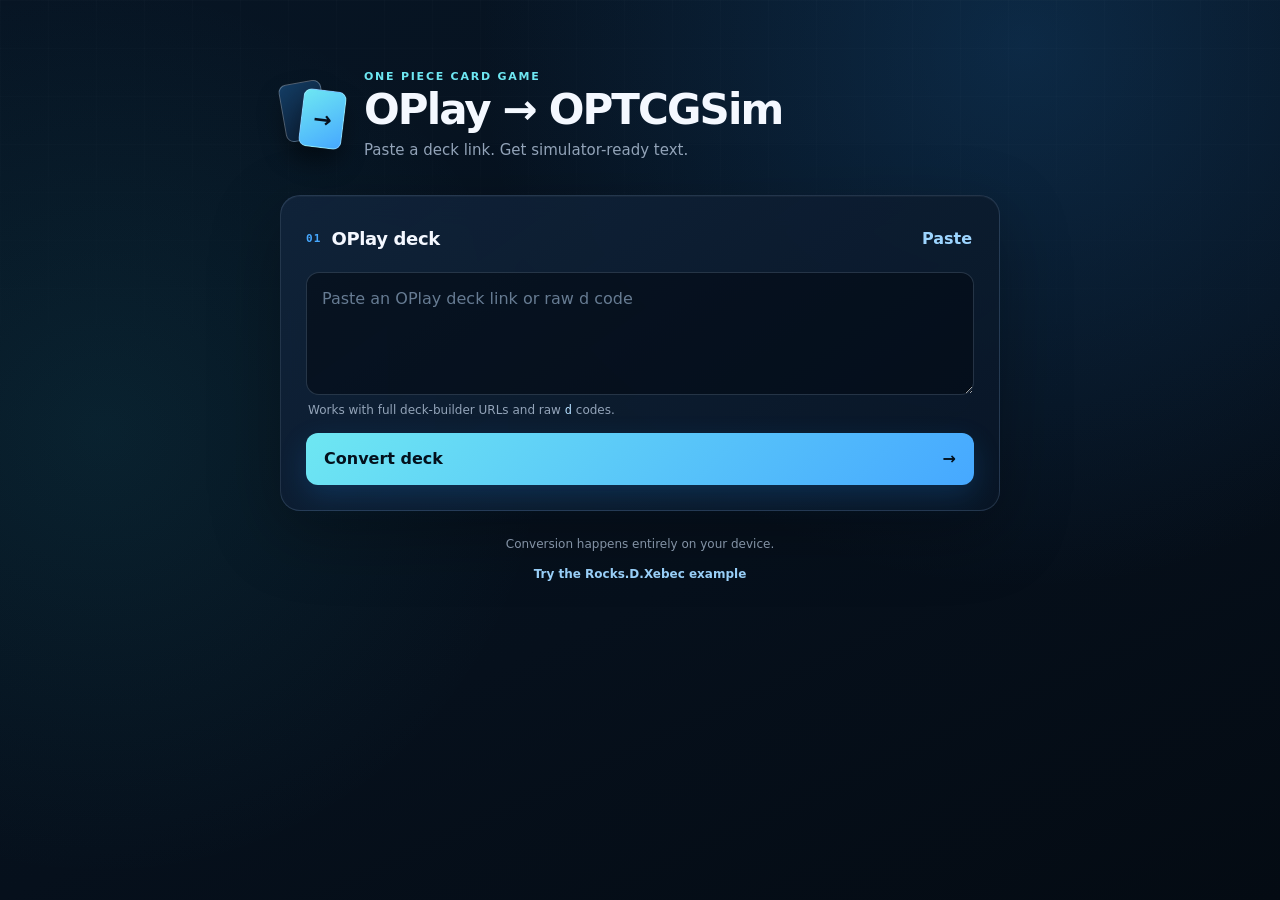
==== deck-converter/index.html @ 4da0ef44 "Add OPlay deck converter" ====
<!doctype html>
<html lang="en">
<head>
  <meta charset="utf-8">
  <meta name="viewport" content="width=device-width, initial-scale=1, viewport-fit=cover">
  <meta name="theme-color" content="#07111f">
  <meta name="description" content="Convert OPlay TCG deck links and codes into OPTCGSim deck text in one tap.">
  <title>OPlay → OPTCGSim Deck Converter</title>
  <link rel="canonical" href="https://welldonestreams.com/deck-converter/">
  <link rel="manifest" href="manifest.webmanifest">
  <link rel="icon" type="image/svg+xml" href="icon.svg">
  <link rel="apple-touch-icon" href="/apple-touch-icon.png">
  <link rel="stylesheet" href="styles.css">
  <script src="converter.js" defer></script>
  <script src="app.js" defer></script>
</head>
<body>
  <main class="shell">
    <header class="hero">
      <div class="brand-mark" aria-hidden="true">
        <span class="card card-back"></span>
        <span class="card card-front">→</span>
      </div>
      <div>
        <p class="eyebrow">ONE PIECE CARD GAME</p>
        <h1>OPlay <span aria-hidden="true">→</span><span class="sr-only">to</span> OPTCGSim</h1>
        <p class="subtitle">Paste a deck link. Get simulator-ready text.</p>
      </div>
    </header>

    <section class="panel input-panel" aria-labelledby="input-title">
      <div class="panel-heading">
        <div>
          <span class="step">01</span>
          <h2 id="input-title">OPlay deck</h2>
        </div>
        <button class="text-button" id="paste-button" type="button">Paste</button>
      </div>

      <label class="sr-only" for="deck-input">OPlay deck-builder link or deck code</label>
      <textarea id="deck-input" rows="4" spellcheck="false" autocapitalize="off" autocomplete="off" placeholder="Paste an OPlay deck link or raw d code"></textarea>
      <p class="field-hint">Works with full deck-builder URLs and raw <code>d</code> codes.</p>
      <div id="error" class="error" role="alert" aria-live="polite" hidden></div>
      <button class="primary-button" id="convert-button" type="button">
        <span>Convert deck</span>
        <span aria-hidden="true">→</span>
      </button>
    </section>

    <section class="panel output-panel" id="result" aria-labelledby="output-title" hidden>
      <div class="panel-heading">
        <div>
          <span class="step">02</span>
          <h2 id="output-title">OPTCGSim deck</h2>
        </div>
        <span class="status-pill" id="deck-status">Ready</span>
      </div>

      <div class="stats" aria-label="Deck totals">
        <div><strong id="leader-count">1</strong><span>Leader</span></div>
        <div><strong id="deck-count">50</strong><span>Deck</span></div>
        <div><strong id="entry-count">0</strong><span>Lines</span></div>
      </div>

      <label class="sr-only" for="deck-output">Converted OPTCGSim deck text</label>
      <textarea id="deck-output" rows="16" readonly spellcheck="false"></textarea>
      <button class="primary-button copy-button" id="copy-button" type="button">
        <span id="copy-label">Copy for OPTCGSim</span>
        <span aria-hidden="true">⧉</span>
      </button>
    </section>

    <footer>
      <p>Conversion happens entirely on your device.</p>
      <button class="sample-button" id="sample-button" type="button">Try the Rocks.D.Xebec example</button>
    </footer>
  </main>
  <div class="toast" id="toast" role="status" aria-live="polite" hidden></div>
</body>
</html>
---- deck-converter/styles.css ----
:root {
  color-scheme: dark;
  --ink: #f4f8ff;
  --muted: #93a4b9;
  --panel: rgba(13, 28, 47, 0.86);
  --panel-strong: #10233a;
  --line: rgba(148, 181, 218, 0.18);
  --blue: #46a8ff;
  --blue-strong: #1b87ec;
  --cyan: #6ee7f2;
  --danger: #ff8794;
  --success: #66e2a2;
}

* { box-sizing: border-box; }

html { min-height: 100%; background: #06101c; }

body {
  min-height: 100vh;
  min-height: 100svh;
  margin: 0;
  color: var(--ink);
  font-family: Inter, ui-sans-serif, system-ui, -apple-system, BlinkMacSystemFont, "Segoe UI", sans-serif;
  background:
    radial-gradient(circle at 80% 5%, rgba(29, 108, 178, .26), transparent 34rem),
    radial-gradient(circle at 8% 48%, rgba(37, 190, 204, .09), transparent 28rem),
    linear-gradient(155deg, #071524 0%, #06101c 60%, #040b13 100%);
}

body::before {
  content: "";
  position: fixed;
  inset: 0;
  pointer-events: none;
  opacity: .13;
  background-image: linear-gradient(rgba(255,255,255,.12) 1px, transparent 1px), linear-gradient(90deg, rgba(255,255,255,.12) 1px, transparent 1px);
  background-size: 48px 48px;
  mask-image: linear-gradient(to bottom, black, transparent 72%);
}

button, textarea { font: inherit; }
button { touch-action: manipulation; }

.shell {
  position: relative;
  width: min(100% - 28px, 720px);
  margin-inline: auto;
  padding: max(34px, env(safe-area-inset-top)) 0 max(38px, env(safe-area-inset-bottom));
}

.hero {
  display: flex;
  align-items: center;
  gap: 20px;
  margin: 12px 2px 30px;
}

.brand-mark { position: relative; width: 62px; height: 66px; flex: 0 0 62px; }
.card {
  position: absolute;
  display: grid;
  place-items: center;
  width: 43px;
  height: 58px;
  border: 1px solid rgba(255,255,255,.28);
  border-radius: 8px;
  box-shadow: 0 14px 26px rgba(0,0,0,.32);
}
.card-back { top: 0; left: 0; transform: rotate(-10deg); background: linear-gradient(145deg, #143d64, #0a1b31); }
.card-front { right: 0; bottom: 0; transform: rotate(7deg); color: #07111f; font-size: 22px; font-weight: 900; background: linear-gradient(145deg, var(--cyan), var(--blue)); }

.eyebrow { margin: 0 0 5px; color: var(--cyan); font-size: 11px; font-weight: 800; letter-spacing: .16em; }
h1 { margin: 0; font-size: clamp(27px, 7vw, 42px); line-height: 1.05; letter-spacing: -.045em; }
.subtitle { margin: 9px 0 0; color: var(--muted); font-size: 15px; }

.panel {
  margin-bottom: 18px;
  padding: 20px;
  border: 1px solid var(--line);
  border-radius: 20px;
  background: linear-gradient(145deg, rgba(16, 35, 58, .96), rgba(9, 22, 38, .92));
  box-shadow: 0 22px 70px rgba(0,0,0,.28), inset 0 1px rgba(255,255,255,.035);
  backdrop-filter: blur(16px);
}

.panel-heading, .panel-heading > div { display: flex; align-items: center; }
.panel-heading { justify-content: space-between; gap: 14px; margin-bottom: 16px; }
.panel-heading > div { gap: 10px; }
.step { color: var(--blue); font: 800 11px/1 ui-monospace, SFMono-Regular, Menlo, monospace; letter-spacing: .1em; }
h2 { margin: 0; font-size: 18px; letter-spacing: -.02em; }

textarea {
  display: block;
  width: 100%;
  resize: vertical;
  border: 1px solid rgba(150, 180, 214, .22);
  border-radius: 13px;
  outline: 0;
  color: var(--ink);
  background: rgba(2, 10, 19, .56);
  transition: border-color .16s, box-shadow .16s;
}
#deck-input { min-height: 112px; padding: 14px 15px; line-height: 1.45; }
#deck-output { min-height: 280px; padding: 16px; color: #dcecff; font: 600 14px/1.58 ui-monospace, SFMono-Regular, Menlo, Consolas, monospace; }
textarea::placeholder { color: #667b92; }
textarea:focus { border-color: var(--blue); box-shadow: 0 0 0 3px rgba(70,168,255,.13); }
textarea[aria-invalid="true"] { border-color: var(--danger); }

.field-hint { margin: 8px 2px 0; color: var(--muted); font-size: 12px; }
code { color: #b5dfff; }
.error { margin-top: 12px; padding: 11px 12px; border: 1px solid rgba(255,135,148,.24); border-radius: 10px; color: #ffc2c9; background: rgba(122,25,40,.18); font-size: 13px; }

.primary-button {
  display: flex;
  justify-content: space-between;
  align-items: center;
  width: 100%;
  min-height: 52px;
  margin-top: 16px;
  padding: 0 18px;
  border: 0;
  border-radius: 12px;
  color: #03101c;
  background: linear-gradient(135deg, var(--cyan), var(--blue));
  box-shadow: 0 10px 28px rgba(27,135,236,.2);
  font-weight: 850;
  cursor: pointer;
}
.primary-button:hover { filter: brightness(1.06); }
.primary-button:active { transform: translateY(1px); }

.text-button, .sample-button {
  border: 0;
  color: #9dd5ff;
  background: transparent;
  font-weight: 700;
  cursor: pointer;
}
.text-button { padding: 8px 2px 8px 12px; }

.status-pill { padding: 6px 9px; border: 1px solid rgba(102,226,162,.25); border-radius: 999px; color: var(--success); background: rgba(41,159,102,.1); font-size: 11px; font-weight: 800; white-space: nowrap; }
.status-pill.warning { color: #ffd479; border-color: rgba(255,212,121,.24); background: rgba(151,108,17,.1); }
.stats { display: grid; grid-template-columns: repeat(3, 1fr); gap: 8px; margin-bottom: 14px; }
.stats div { padding: 11px; border: 1px solid rgba(148,181,218,.11); border-radius: 11px; background: rgba(2,10,19,.3); text-align: center; }
.stats strong, .stats span { display: block; }
.stats strong { font-size: 18px; }
.stats span { margin-top: 2px; color: var(--muted); font-size: 10px; text-transform: uppercase; letter-spacing: .08em; }

footer { padding: 8px 0 0; color: var(--muted); text-align: center; font-size: 12px; }
footer p { margin: 0 0 8px; }
.sample-button { padding: 8px; font-size: 12px; }

.toast { position: fixed; z-index: 10; left: 50%; bottom: max(22px, env(safe-area-inset-bottom)); transform: translateX(-50%); width: max-content; max-width: calc(100% - 32px); padding: 11px 16px; border: 1px solid rgba(102,226,162,.25); border-radius: 999px; color: #c8ffe2; background: #102a22; box-shadow: 0 12px 34px rgba(0,0,0,.4); font-size: 13px; font-weight: 700; }
[hidden] { display: none !important; }
.sr-only { position: absolute; width: 1px; height: 1px; padding: 0; margin: -1px; overflow: hidden; clip: rect(0,0,0,0); white-space: nowrap; border: 0; }

@media (min-width: 640px) {
  .shell { padding-top: 58px; }
  .panel { padding: 25px; }
  .hero { margin-bottom: 36px; }
}

@media (prefers-reduced-motion: reduce) {
  *, *::before, *::after { scroll-behavior: auto !important; transition: none !important; }
}
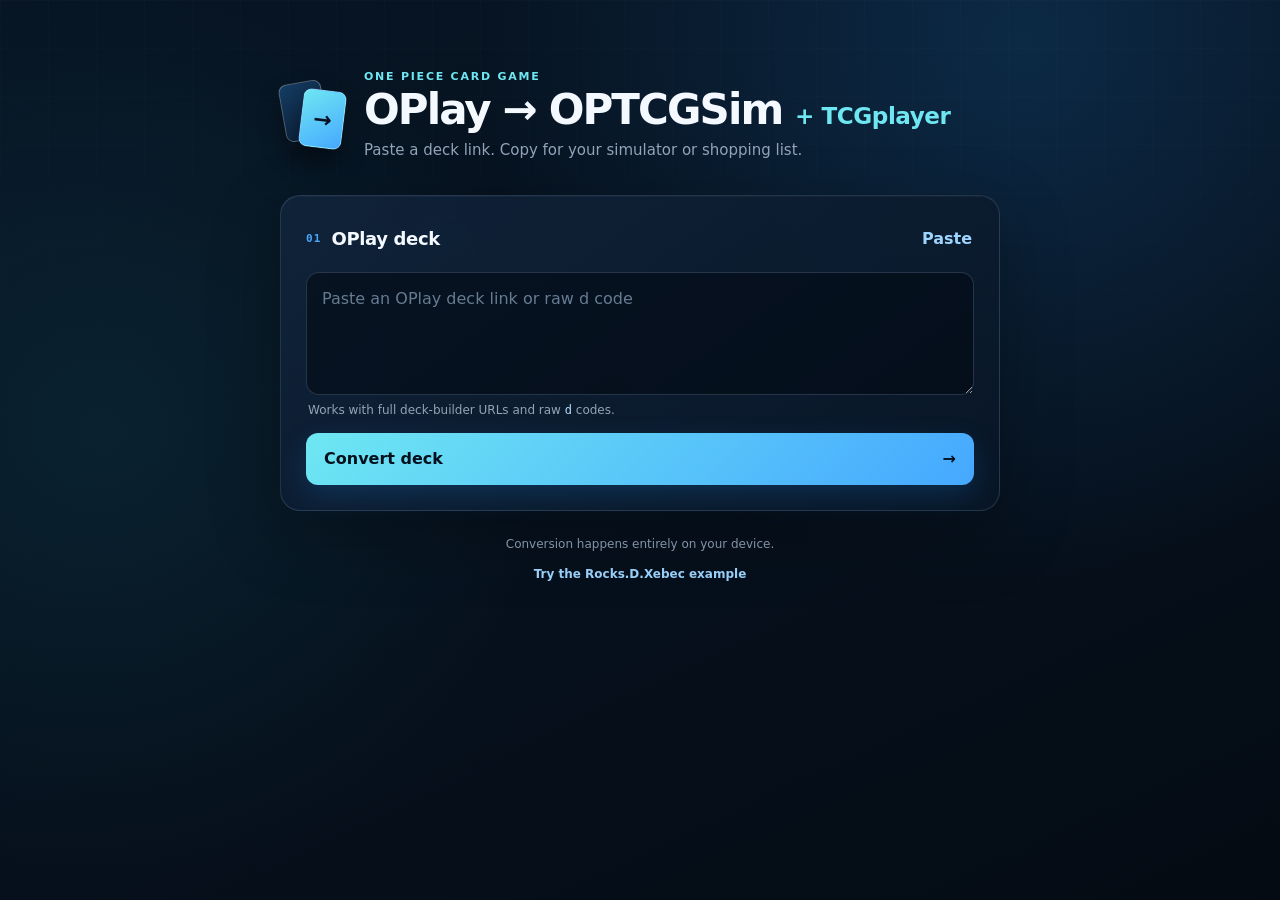
==== commit 85ad6e6c: "Add TCGplayer Mass Entry output and deck preview" ====
--- a/deck-converter/index.html
+++ b/deck-converter/index.html
@@ -4,14 +4,15 @@
   <meta charset="utf-8">
   <meta name="viewport" content="width=device-width, initial-scale=1, viewport-fit=cover">
   <meta name="theme-color" content="#07111f">
-  <meta name="description" content="Convert OPlay TCG deck links and codes into OPTCGSim deck text in one tap.">
-  <title>OPlay → OPTCGSim Deck Converter</title>
+  <meta name="description" content="Convert OPlay TCG deck links and codes into OPTCGSim or TCGplayer Mass Entry text in one tap.">
+  <title>OPlay → OPTCGSim & TCGplayer Deck Converter</title>
   <link rel="canonical" href="https://welldonestreams.com/deck-converter/">
   <link rel="manifest" href="manifest.webmanifest">
   <link rel="icon" type="image/svg+xml" href="icon.svg">
   <link rel="apple-touch-icon" href="/apple-touch-icon.png">
   <link rel="stylesheet" href="styles.css">
   <script src="converter.js" defer></script>
+  <script src="card-names.js" defer></script>
   <script src="app.js" defer></script>
 </head>
 <body>
@@ -23,8 +24,8 @@
       </div>
       <div>
         <p class="eyebrow">ONE PIECE CARD GAME</p>
-        <h1>OPlay <span aria-hidden="true">→</span><span class="sr-only">to</span> OPTCGSim</h1>
-        <p class="subtitle">Paste a deck link. Get simulator-ready text.</p>
+        <h1>OPlay <span aria-hidden="true">→</span><span class="sr-only">to</span> OPTCGSim <span class="hero-plus">+ TCGplayer</span></h1>
+        <p class="subtitle">Paste a deck link. Copy for your simulator or shopping list.</p>
       </div>
     </header>
 
@@ -68,6 +69,20 @@
         <span id="copy-label">Copy for OPTCGSim</span>
         <span aria-hidden="true">⧉</span>
       </button>
+      <div class="mass-entry-actions">
+        <button class="secondary-button" id="tcgplayer-button" type="button">
+          <span id="tcgplayer-label">Copy for TCGplayer Mass Entry</span>
+          <span aria-hidden="true">⧉</span>
+        </button>
+        <a href="https://www.tcgplayer.com/massentry" target="_blank" rel="noopener noreferrer">Open Mass Entry ↗</a>
+      </div>
+      <p class="field-hint" id="tcgplayer-hint">Copy the list, select One Piece Card Game on TCGplayer, then paste it. Check printing and matches before buying.</p>
+      <p class="mass-entry-warning" id="tcgplayer-warning" role="status" hidden></p>
+      <details class="mass-entry-preview" id="tcgplayer-preview">
+        <summary>Preview TCGplayer list</summary>
+        <label class="sr-only" for="tcgplayer-output">TCGplayer Mass Entry card list</label>
+        <textarea id="tcgplayer-output" rows="12" readonly spellcheck="false"></textarea>
+      </details>
     </section>
 
     <footer>
--- a/deck-converter/styles.css
+++ b/deck-converter/styles.css
@@ -72,6 +72,7 @@
 
 .eyebrow { margin: 0 0 5px; color: var(--cyan); font-size: 11px; font-weight: 800; letter-spacing: .16em; }
 h1 { margin: 0; font-size: clamp(27px, 7vw, 42px); line-height: 1.05; letter-spacing: -.045em; }
+.hero-plus { color: var(--cyan); font-size: .55em; letter-spacing: -.02em; white-space: nowrap; }
 .subtitle { margin: 9px 0 0; color: var(--muted); font-size: 15px; }
 
 .panel {
@@ -130,6 +131,17 @@
 .primary-button:hover { filter: brightness(1.06); }
 .primary-button:active { transform: translateY(1px); }
 
+.mass-entry-actions { display: flex; flex-wrap: wrap; align-items: center; gap: 14px; margin-top: 10px; }
+.secondary-button { display: flex; flex: 1 1 240px; justify-content: space-between; align-items: center; min-height: 52px; padding: 0 18px; border: 1px solid rgba(110,231,242,.45); border-radius: 12px; color: var(--cyan); background: rgba(32,103,134,.16); font-weight: 800; cursor: pointer; }
+.secondary-button:hover { background: rgba(32,103,134,.3); }
+.secondary-button:active { transform: translateY(1px); }
+.mass-entry-actions a { padding: 12px 2px; color: #9dd5ff; font-size: 13px; font-weight: 700; text-decoration: none; }
+.mass-entry-actions a:hover { text-decoration: underline; }
+.mass-entry-warning { margin: 10px 2px 0; color: #ffd479; font-size: 12px; }
+.mass-entry-preview { margin-top: 16px; border-top: 1px solid var(--line); padding-top: 14px; }
+.mass-entry-preview summary { width: max-content; color: #9dd5ff; font-size: 13px; font-weight: 700; cursor: pointer; }
+.mass-entry-preview textarea { margin-top: 12px; min-height: 210px; }
+
 .text-button, .sample-button {
   border: 0;
   color: #9dd5ff;
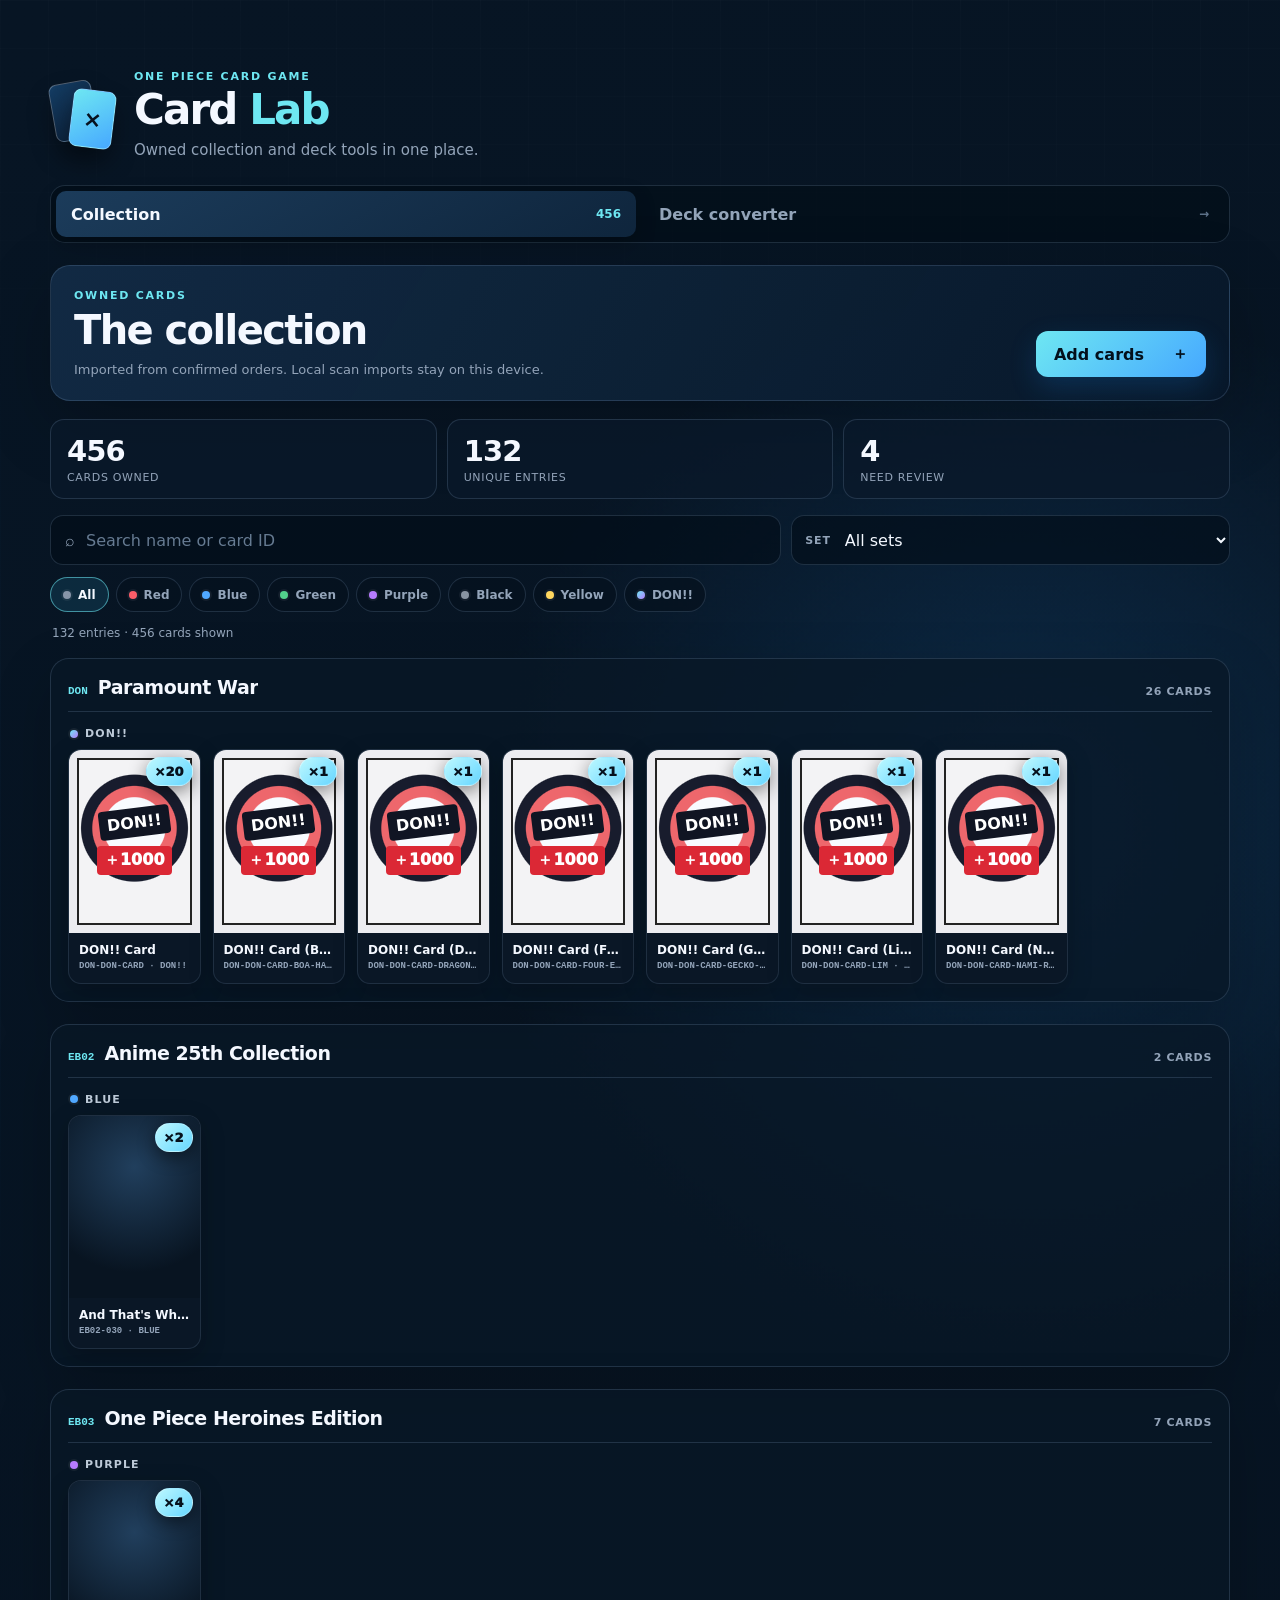
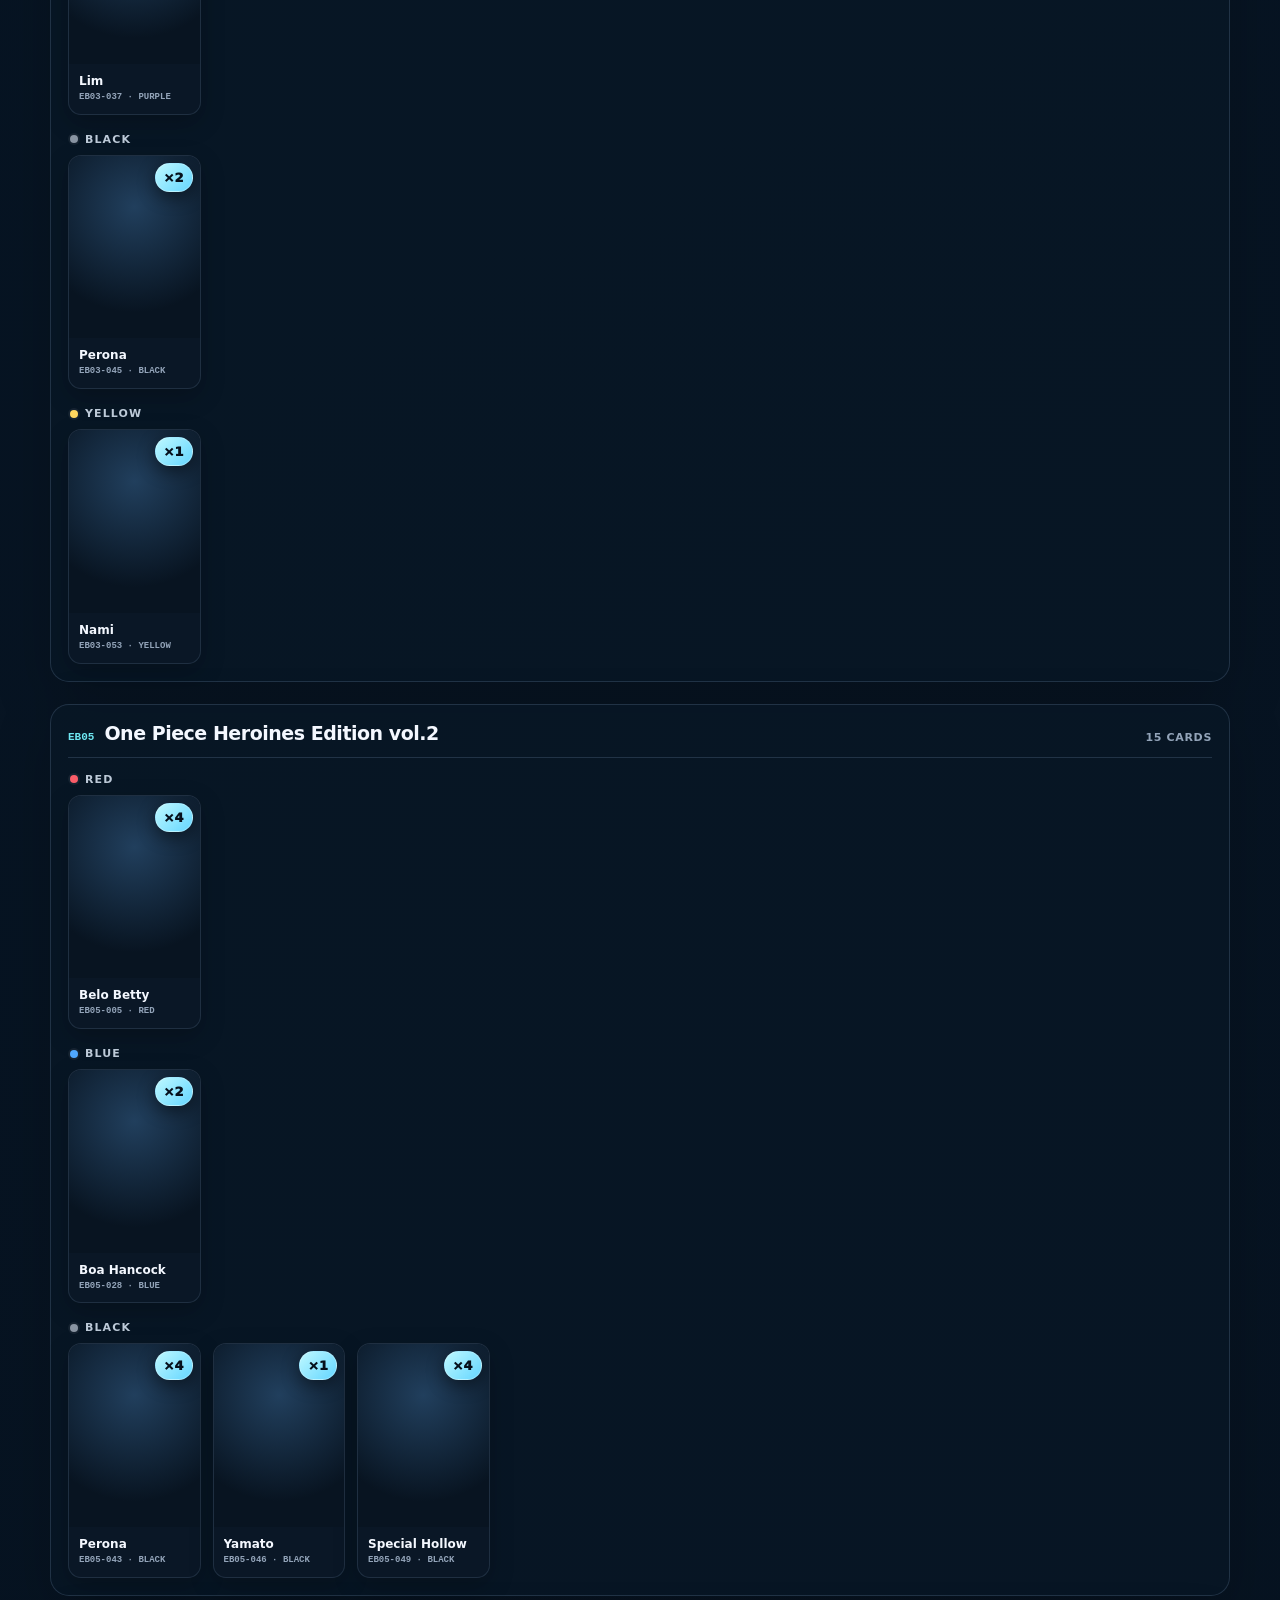
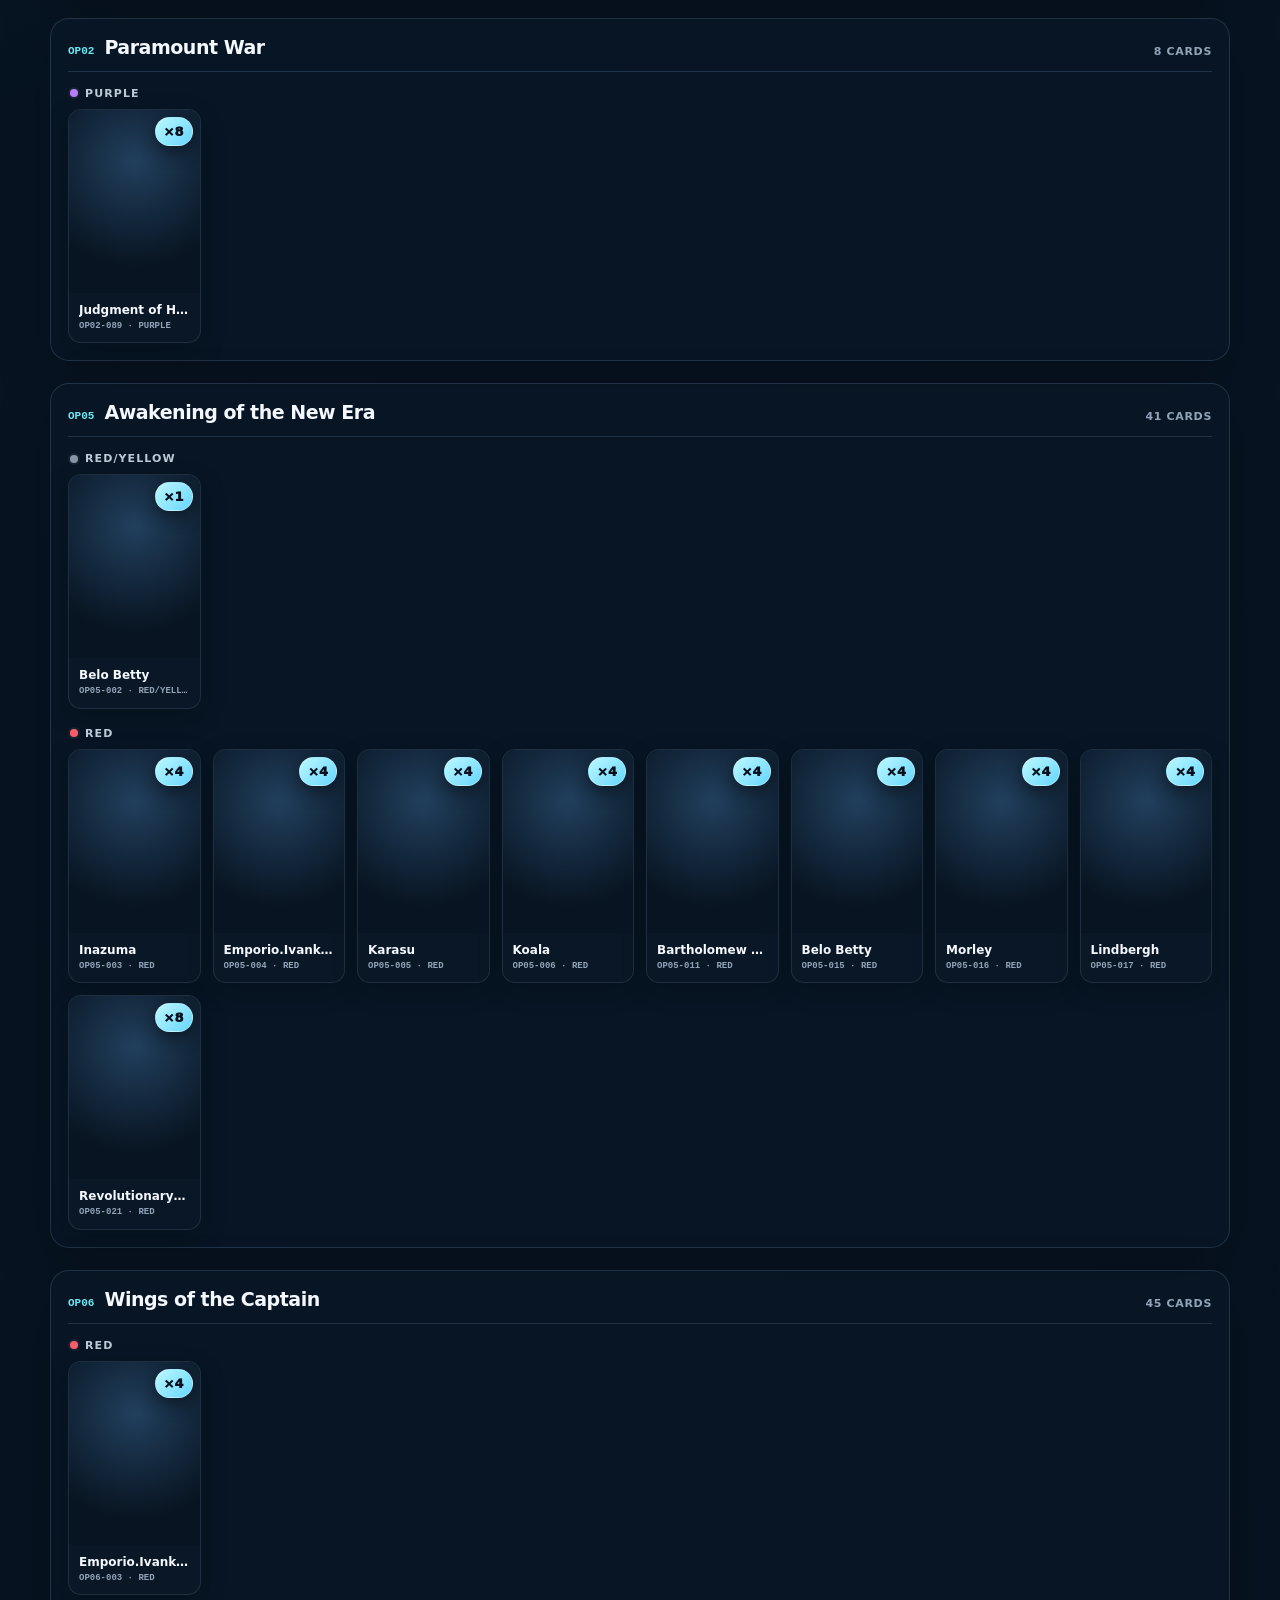
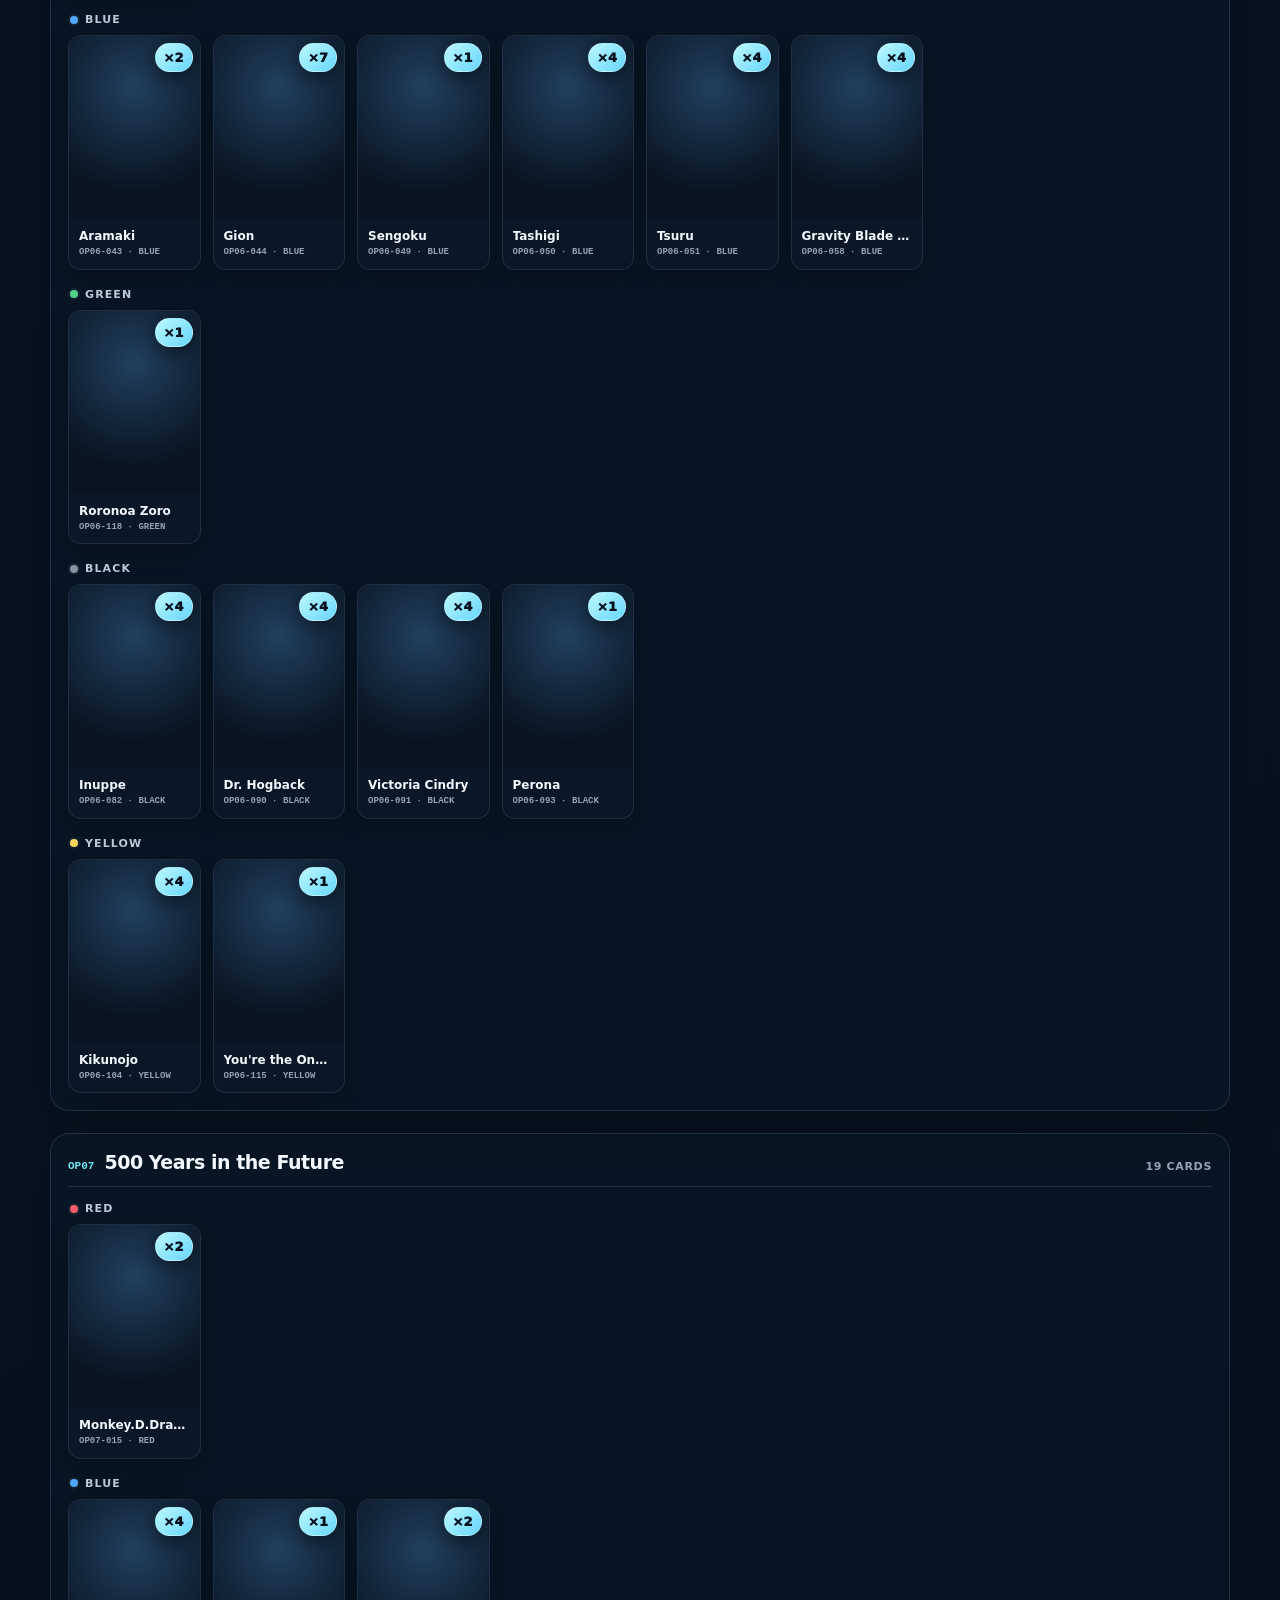
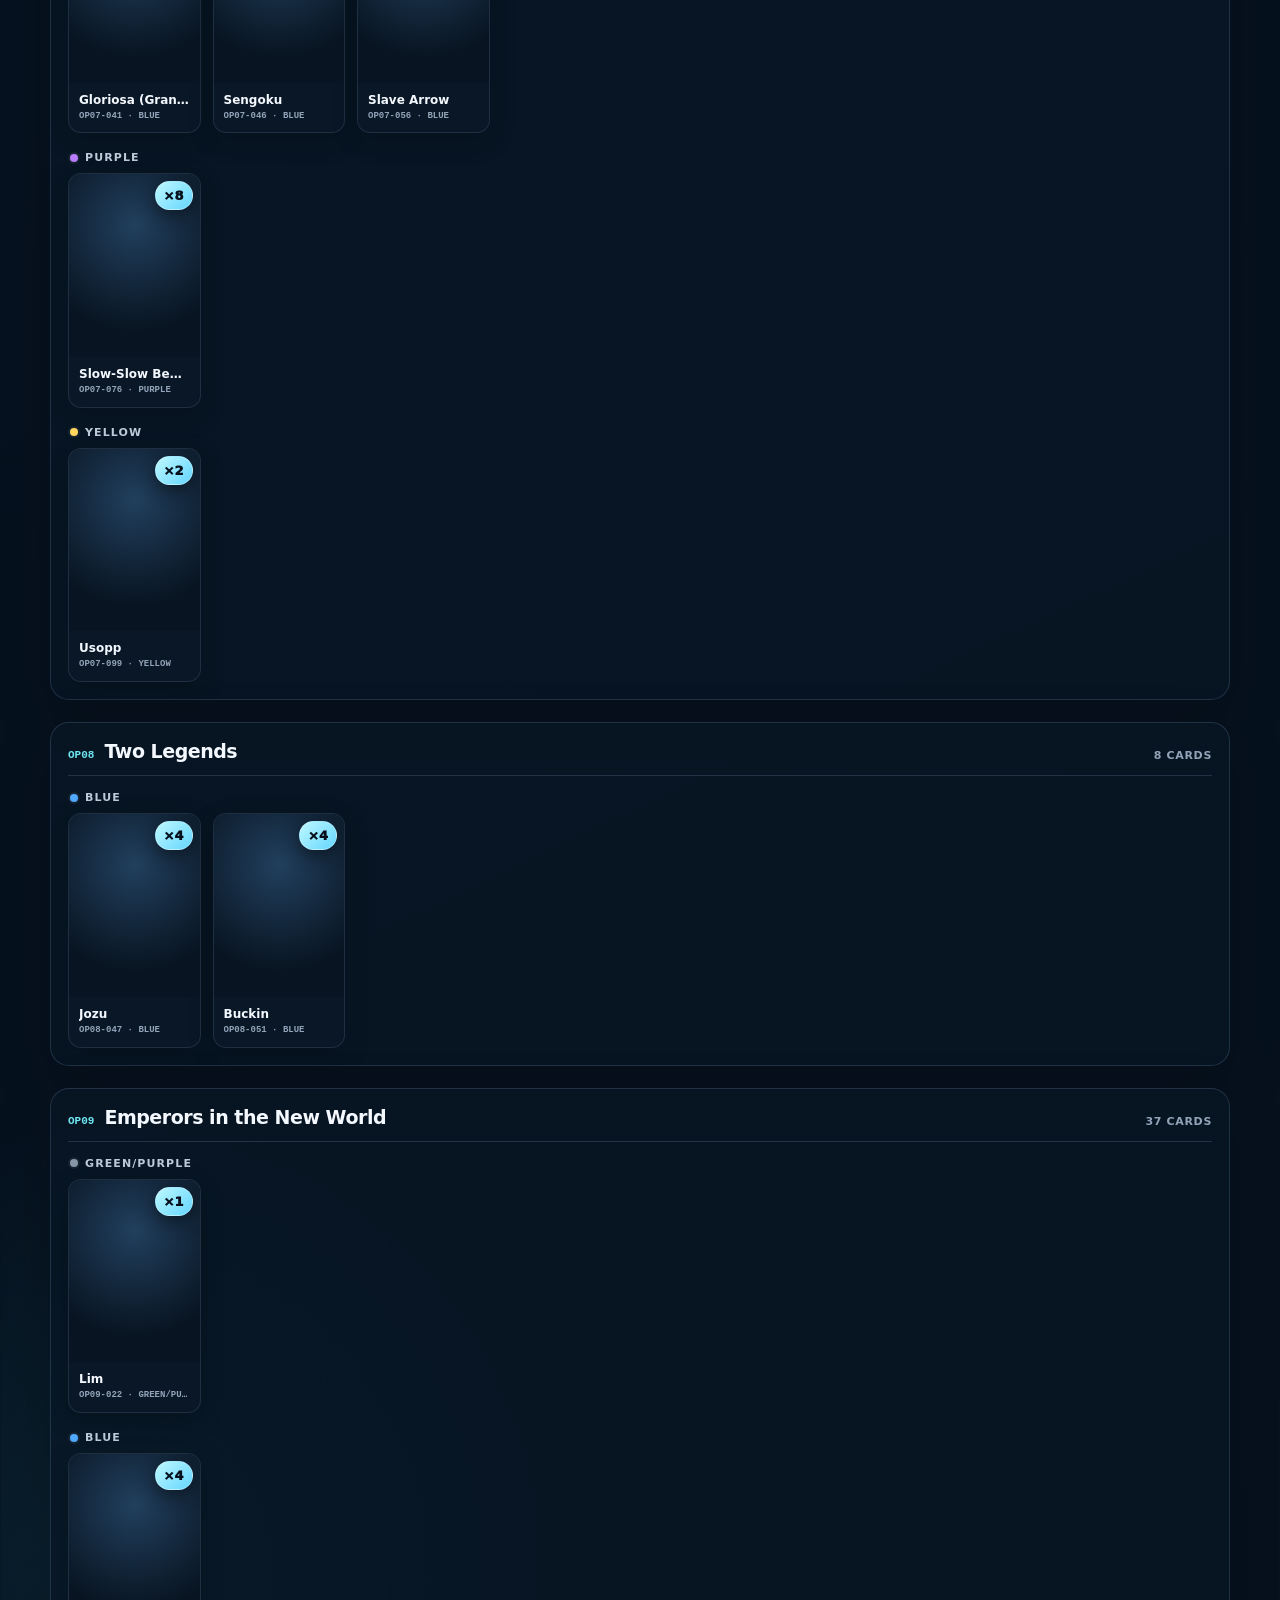
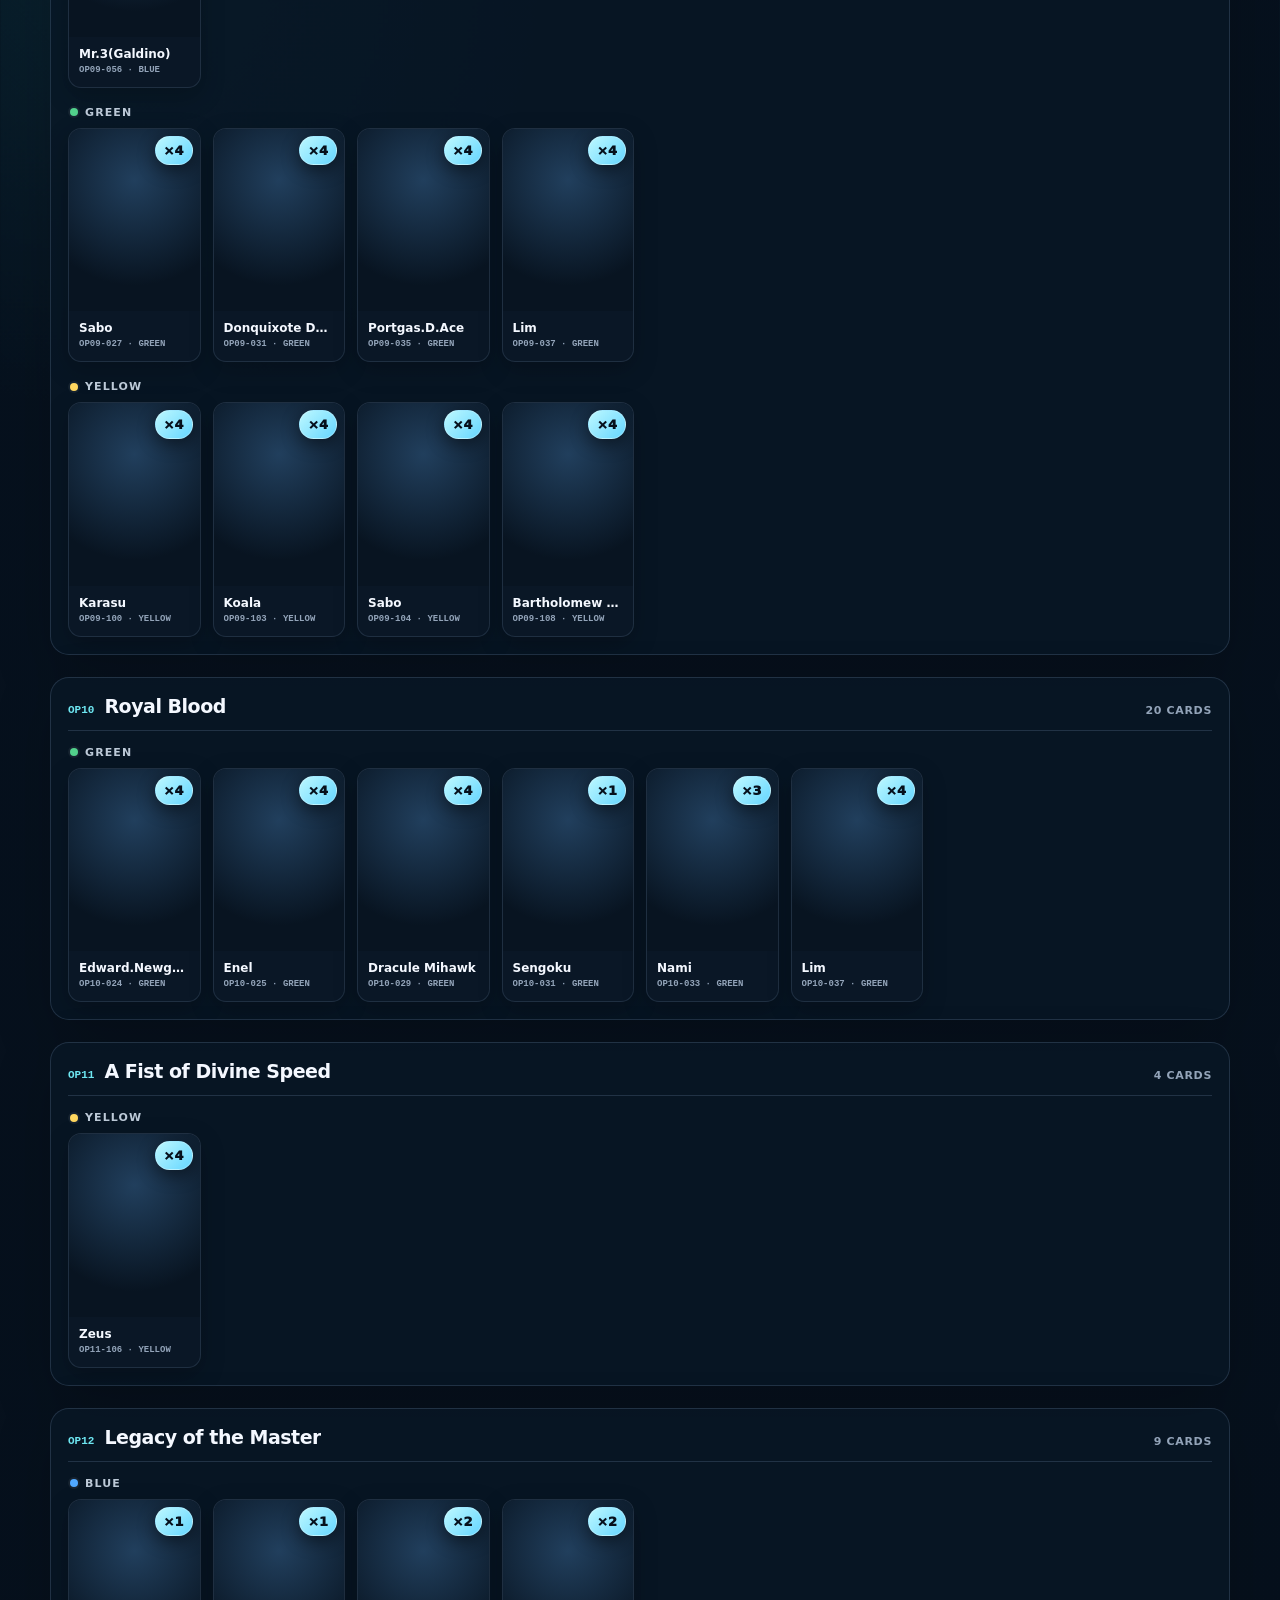
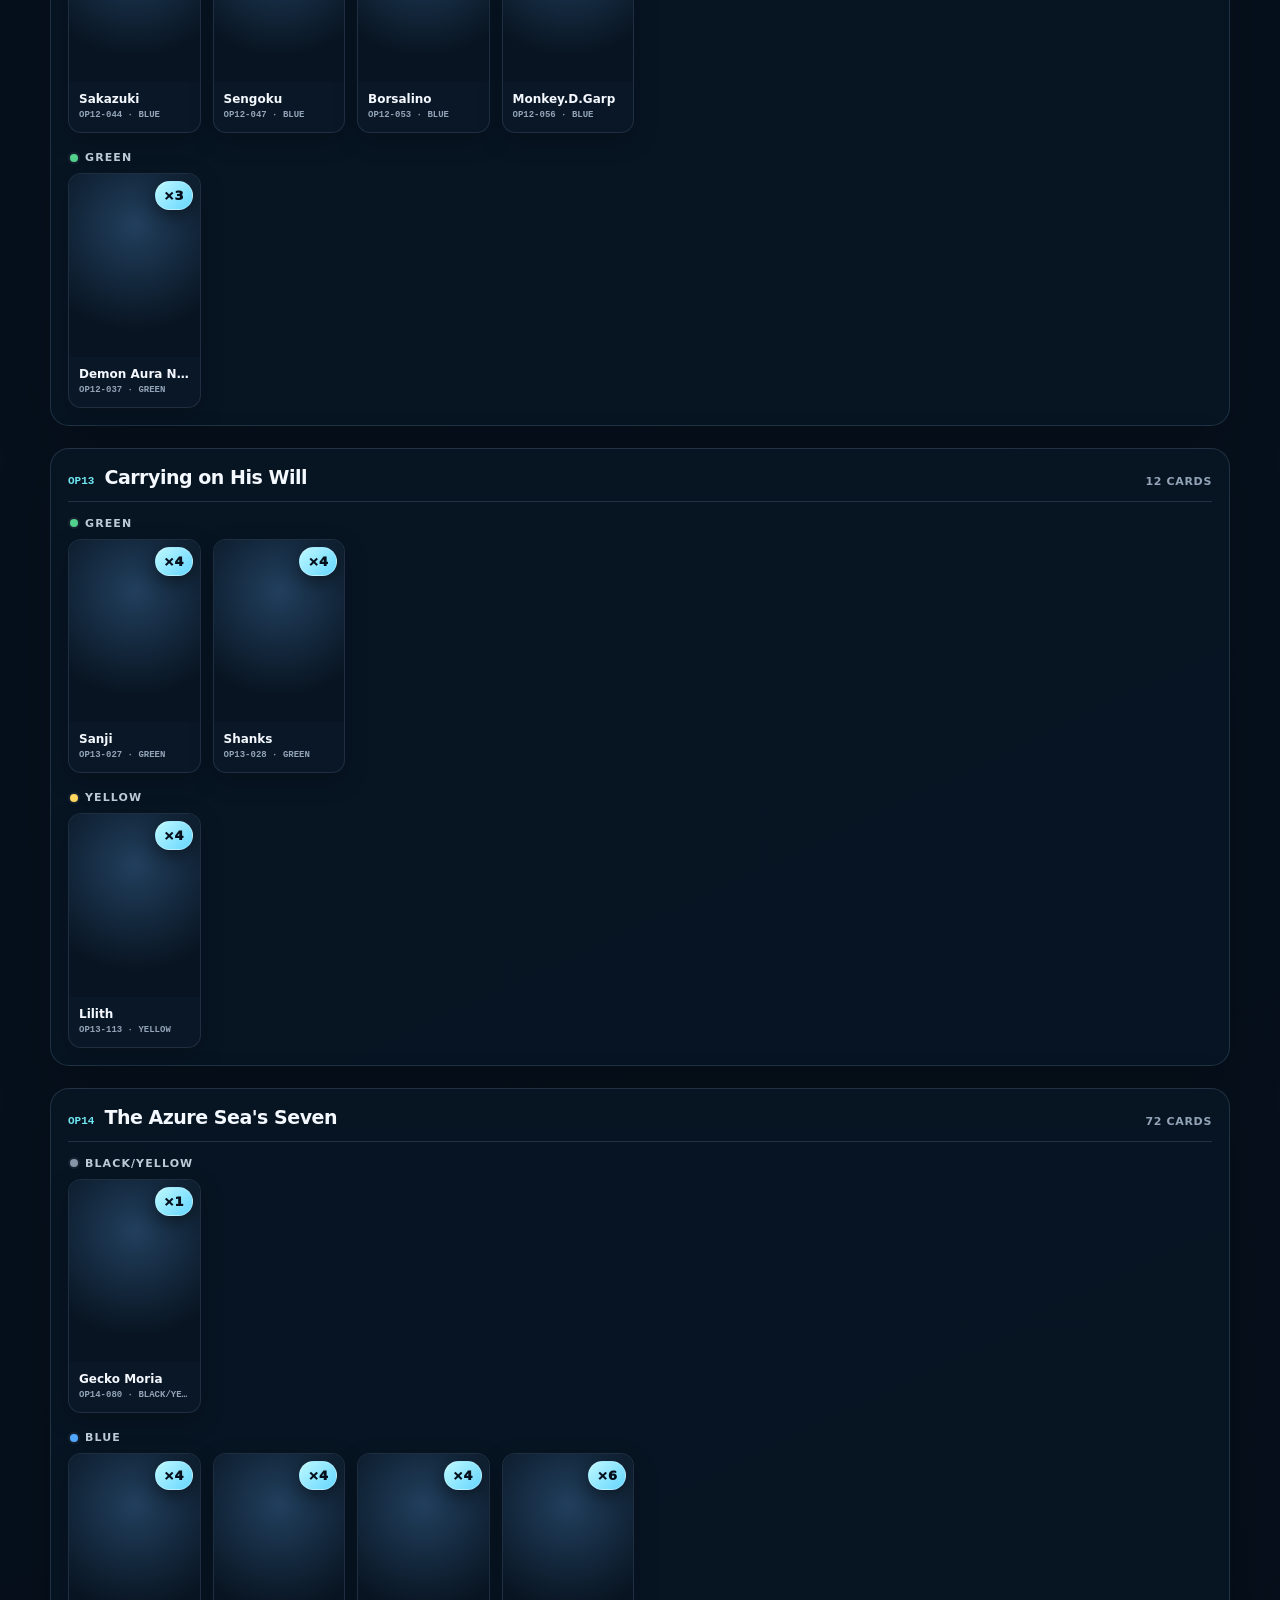
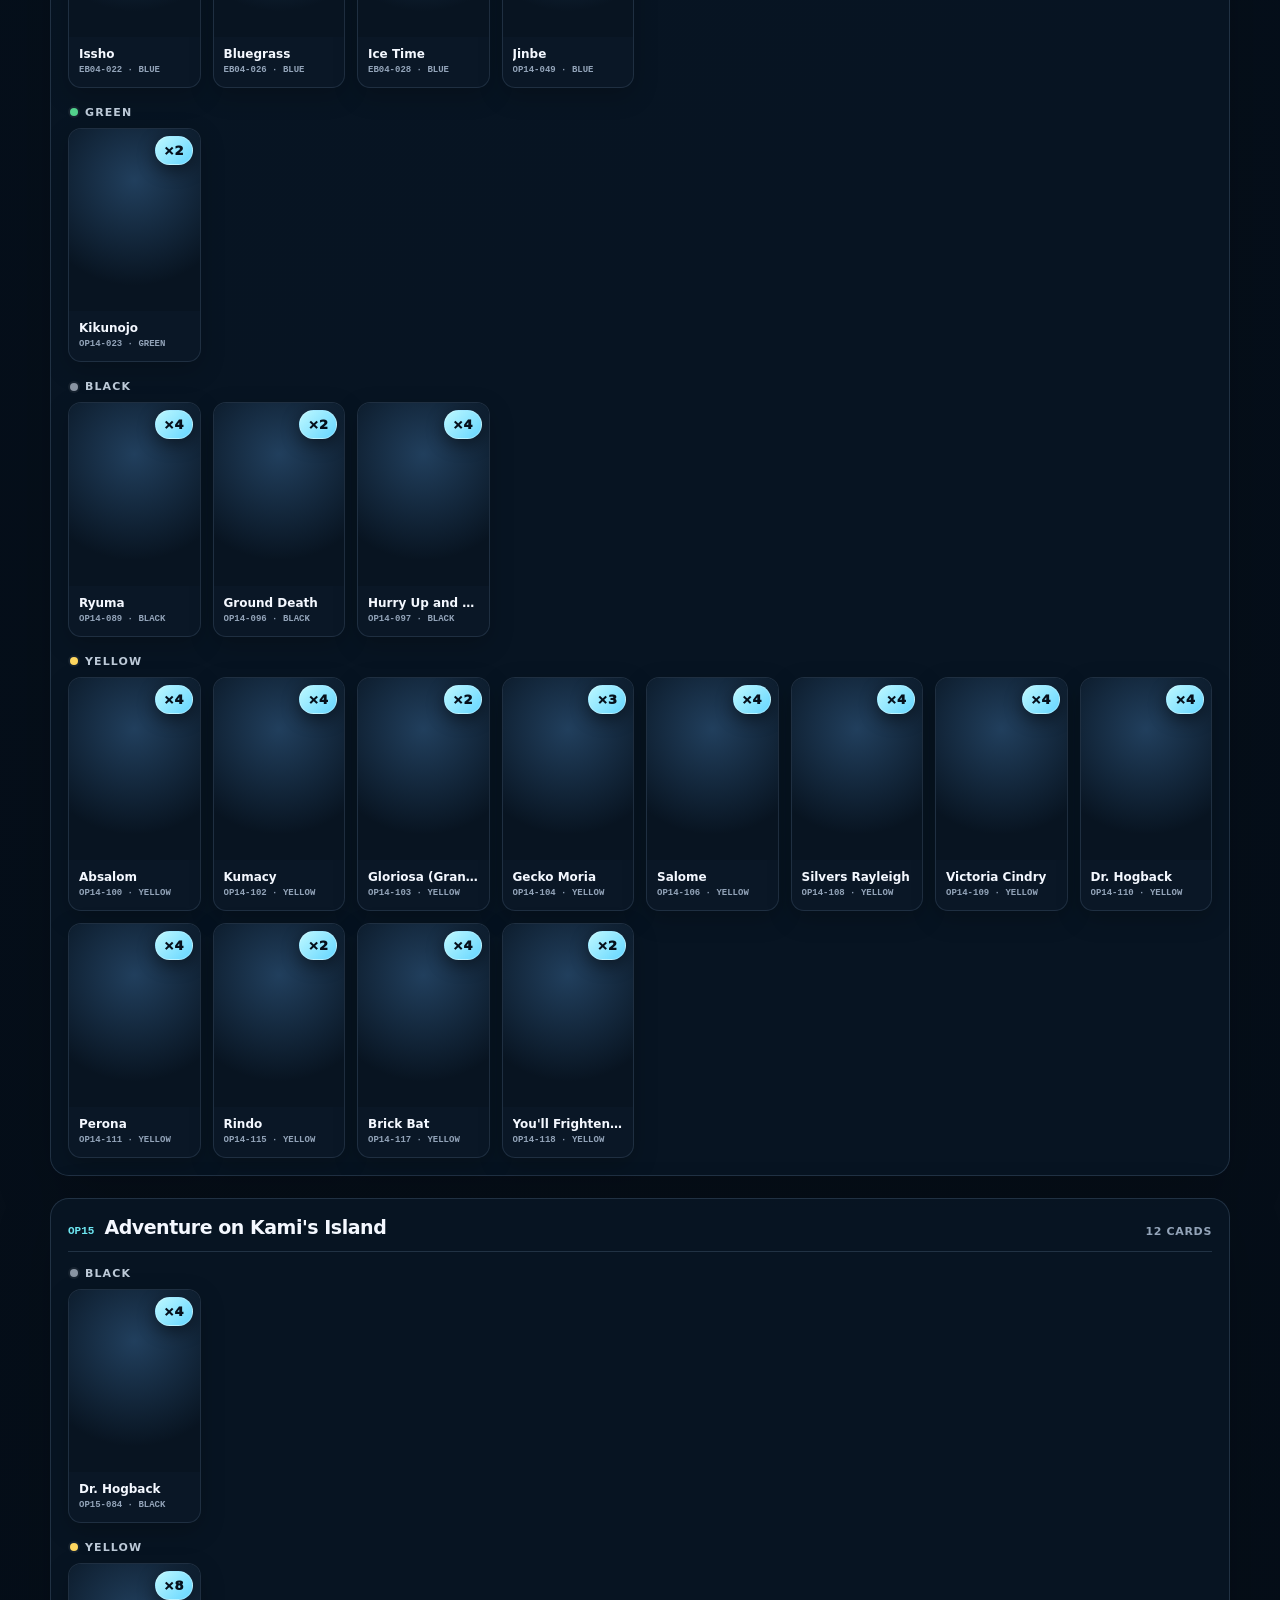
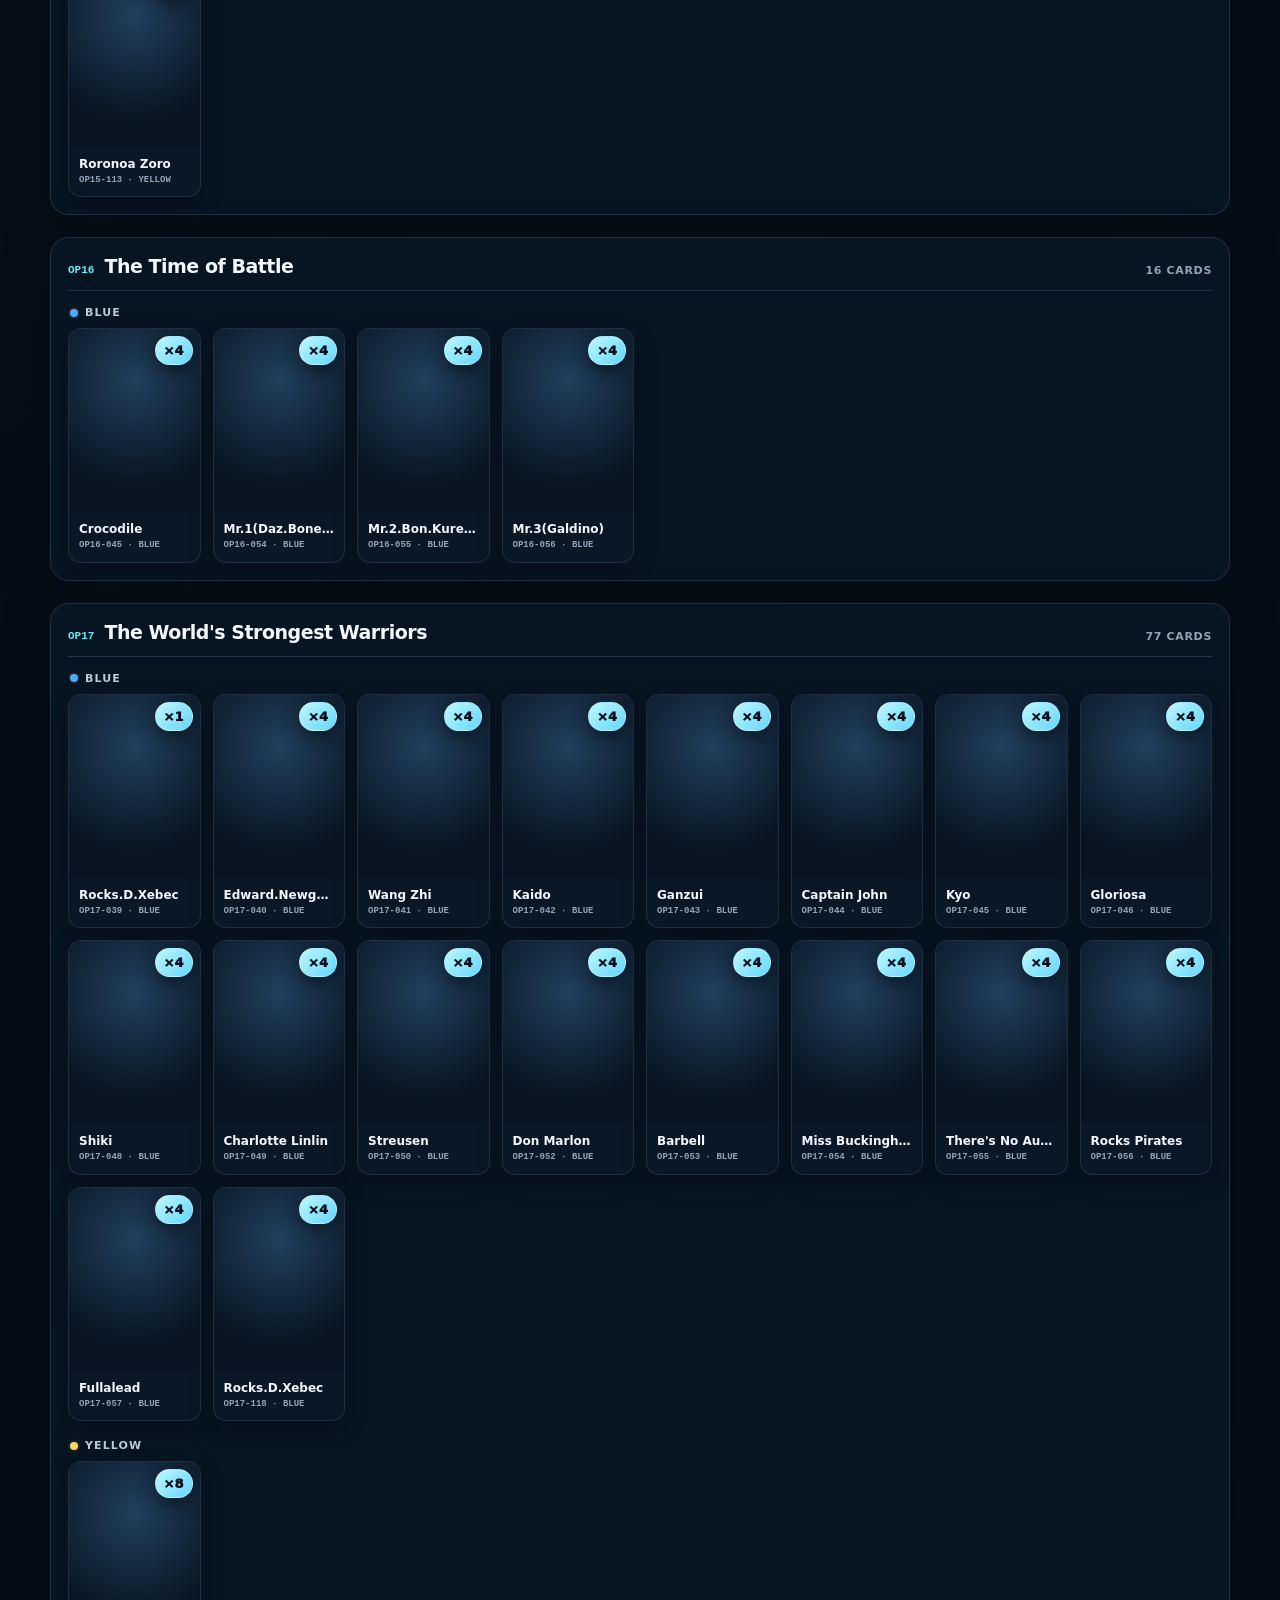
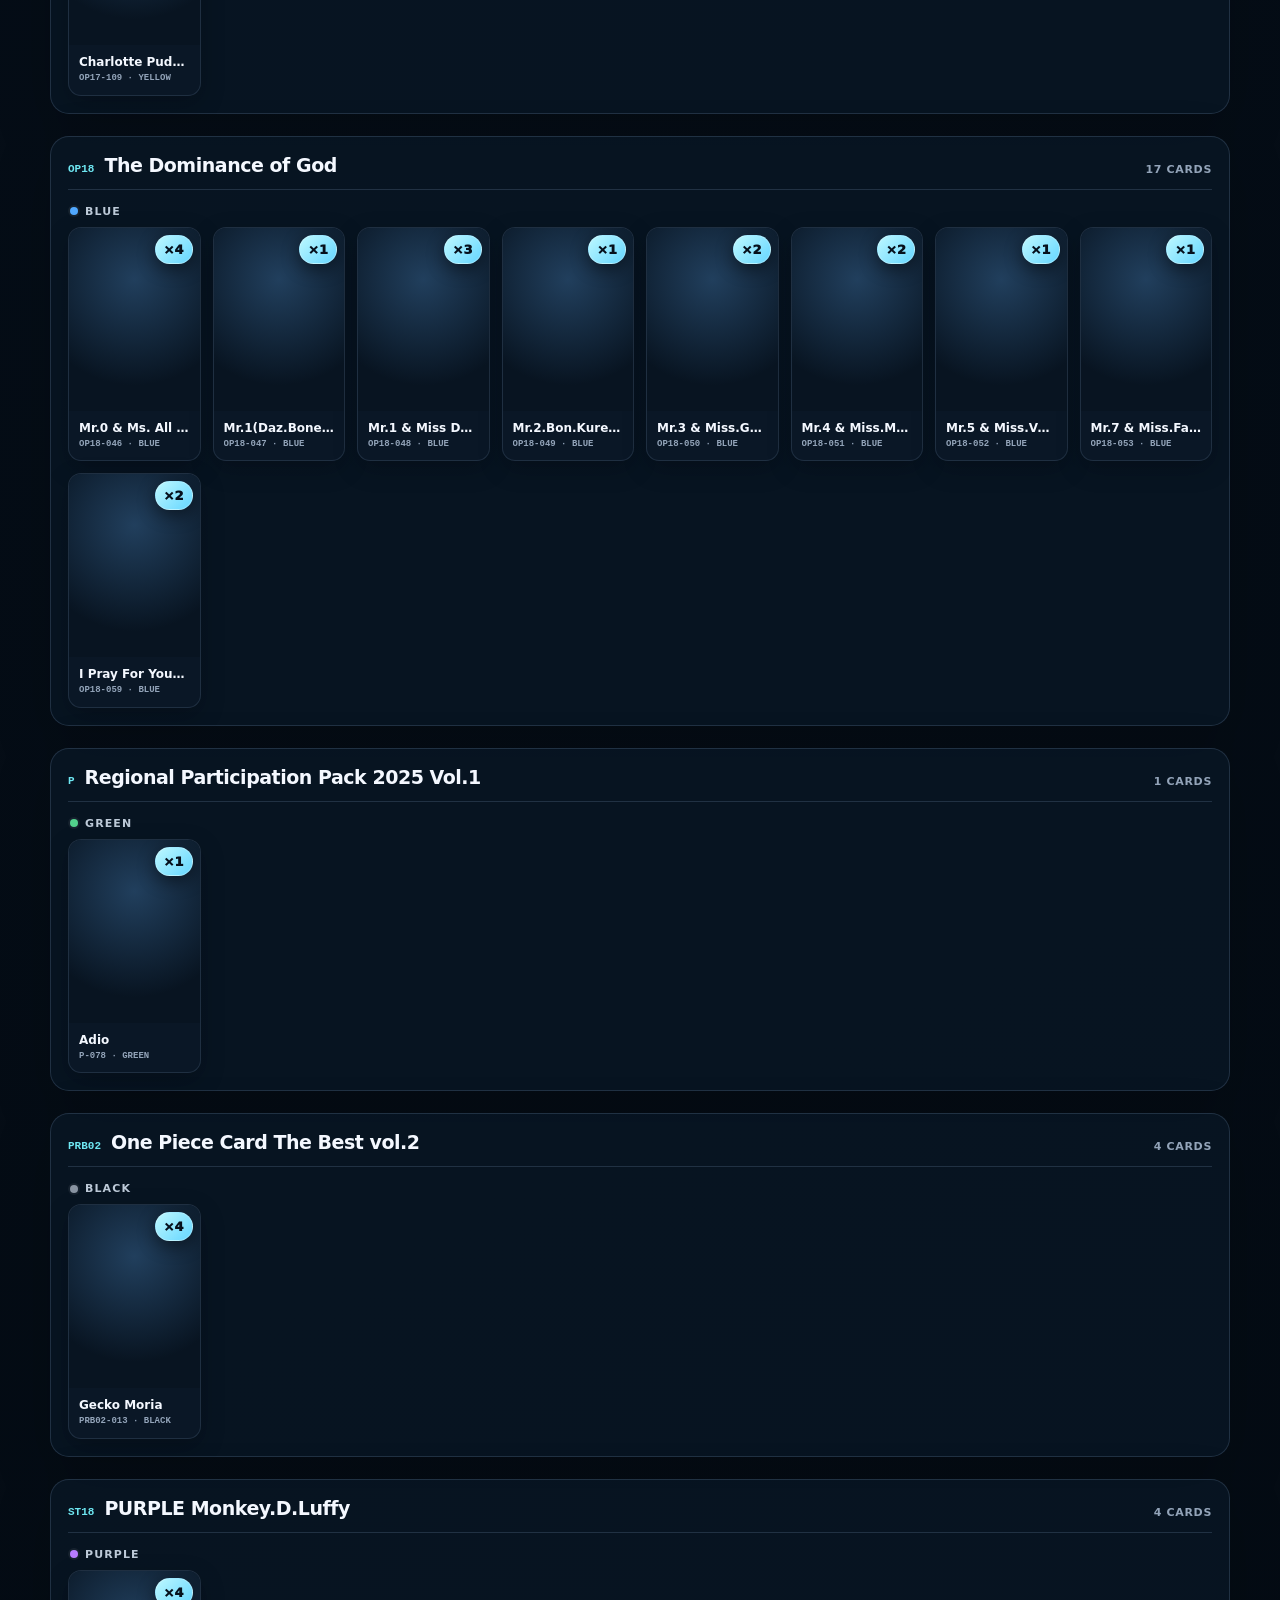
==== commit 2b5c8366: "Add owned One Piece collection" ====
--- a/deck-converter/index.html
+++ b/deck-converter/index.html
@@ -4,8 +4,8 @@
   <meta charset="utf-8">
   <meta name="viewport" content="width=device-width, initial-scale=1, viewport-fit=cover">
   <meta name="theme-color" content="#07111f">
-  <meta name="description" content="Convert OPlay TCG deck links and codes into OPTCGSim or TCGplayer Mass Entry text in one tap.">
-  <title>OPlay → OPTCGSim & TCGplayer Deck Converter</title>
+  <meta name="description" content="Browse an owned One Piece Card Game collection or convert OPlay decks for OPTCGSim and TCGplayer.">
+  <title>One Piece Card Lab</title>
   <link rel="canonical" href="https://welldonestreams.com/deck-converter/">
   <link rel="manifest" href="manifest.webmanifest">
   <link rel="icon" type="image/svg+xml" href="icon.svg">
@@ -13,83 +13,183 @@
   <link rel="stylesheet" href="styles.css">
   <script src="converter.js" defer></script>
   <script src="card-names.js" defer></script>
+  <script src="collection-model.js" defer></script>
+  <script src="collection-data.js" defer></script>
   <script src="app.js" defer></script>
+  <script src="collection-app.js" defer></script>
 </head>
 <body>
   <main class="shell">
     <header class="hero">
       <div class="brand-mark" aria-hidden="true">
         <span class="card card-back"></span>
-        <span class="card card-front">→</span>
+        <span class="card card-front">×</span>
       </div>
       <div>
         <p class="eyebrow">ONE PIECE CARD GAME</p>
-        <h1>OPlay <span aria-hidden="true">→</span><span class="sr-only">to</span> OPTCGSim <span class="hero-plus">+ TCGplayer</span></h1>
-        <p class="subtitle">Paste a deck link. Copy for your simulator or shopping list.</p>
+        <h1>Card <span class="hero-accent">Lab</span></h1>
+        <p class="subtitle">Owned collection and deck tools in one place.</p>
       </div>
     </header>
 
-    <section class="panel input-panel" aria-labelledby="input-title">
-      <div class="panel-heading">
-        <div>
-          <span class="step">01</span>
-          <h2 id="input-title">OPlay deck</h2>
+    <nav class="view-tabs" aria-label="Card tools">
+      <button type="button" class="view-tab" data-view="collection" aria-controls="collection-view" aria-pressed="false">
+        <span>Collection</span><strong id="collection-tab-total">456</strong>
+      </button>
+      <button type="button" class="view-tab" data-view="converter" aria-controls="converter-view" aria-pressed="true">
+        <span>Deck converter</span><strong>→</strong>
+      </button>
+    </nav>
+
+    <div id="converter-view" data-view-panel="converter">
+      <section class="panel input-panel" aria-labelledby="input-title">
+        <div class="panel-heading">
+          <div>
+            <span class="step">01</span>
+            <h2 id="input-title">OPlay deck</h2>
+          </div>
+          <button class="text-button" id="paste-button" type="button">Paste</button>
         </div>
-        <button class="text-button" id="paste-button" type="button">Paste</button>
-      </div>
 
-      <label class="sr-only" for="deck-input">OPlay deck-builder link or deck code</label>
-      <textarea id="deck-input" rows="4" spellcheck="false" autocapitalize="off" autocomplete="off" placeholder="Paste an OPlay deck link or raw d code"></textarea>
-      <p class="field-hint">Works with full deck-builder URLs and raw <code>d</code> codes.</p>
-      <div id="error" class="error" role="alert" aria-live="polite" hidden></div>
-      <button class="primary-button" id="convert-button" type="button">
-        <span>Convert deck</span>
-        <span aria-hidden="true">→</span>
-      </button>
-    </section>
+        <label class="sr-only" for="deck-input">OPlay deck-builder link or deck code</label>
+        <textarea id="deck-input" rows="4" spellcheck="false" autocapitalize="off" autocomplete="off" placeholder="Paste an OPlay deck link or raw d code"></textarea>
+        <p class="field-hint">Works with full deck-builder URLs and raw <code>d</code> codes.</p>
+        <div id="error" class="error" role="alert" aria-live="polite" hidden></div>
+        <button class="primary-button" id="convert-button" type="button">
+          <span>Convert deck</span>
+          <span aria-hidden="true">→</span>
+        </button>
+      </section>
 
-    <section class="panel output-panel" id="result" aria-labelledby="output-title" hidden>
-      <div class="panel-heading">
-        <div>
-          <span class="step">02</span>
-          <h2 id="output-title">OPTCGSim deck</h2>
+      <section class="panel output-panel" id="result" aria-labelledby="output-title" hidden>
+        <div class="panel-heading">
+          <div>
+            <span class="step">02</span>
+            <h2 id="output-title">OPTCGSim deck</h2>
+          </div>
+          <span class="status-pill" id="deck-status">Ready</span>
         </div>
-        <span class="status-pill" id="deck-status">Ready</span>
-      </div>
 
-      <div class="stats" aria-label="Deck totals">
-        <div><strong id="leader-count">1</strong><span>Leader</span></div>
-        <div><strong id="deck-count">50</strong><span>Deck</span></div>
-        <div><strong id="entry-count">0</strong><span>Lines</span></div>
-      </div>
+        <div class="stats" aria-label="Deck totals">
+          <div><strong id="leader-count">1</strong><span>Leader</span></div>
+          <div><strong id="deck-count">50</strong><span>Deck</span></div>
+          <div><strong id="entry-count">0</strong><span>Lines</span></div>
+        </div>
 
-      <label class="sr-only" for="deck-output">Converted OPTCGSim deck text</label>
-      <textarea id="deck-output" rows="16" readonly spellcheck="false"></textarea>
-      <button class="primary-button copy-button" id="copy-button" type="button">
-        <span id="copy-label">Copy for OPTCGSim</span>
-        <span aria-hidden="true">⧉</span>
-      </button>
-      <div class="mass-entry-actions">
-        <button class="secondary-button" id="tcgplayer-button" type="button">
-          <span id="tcgplayer-label">Copy for TCGplayer Mass Entry</span>
+        <label class="sr-only" for="deck-output">Converted OPTCGSim deck text</label>
+        <textarea id="deck-output" rows="16" readonly spellcheck="false"></textarea>
+        <button class="primary-button copy-button" id="copy-button" type="button">
+          <span id="copy-label">Copy for OPTCGSim</span>
           <span aria-hidden="true">⧉</span>
         </button>
-        <a href="https://www.tcgplayer.com/massentry" target="_blank" rel="noopener noreferrer">Open Mass Entry ↗</a>
+        <div class="mass-entry-actions">
+          <button class="secondary-button" id="tcgplayer-button" type="button">
+            <span id="tcgplayer-label">Copy for TCGplayer Mass Entry</span>
+            <span aria-hidden="true">⧉</span>
+          </button>
+          <a href="https://www.tcgplayer.com/massentry" target="_blank" rel="noopener noreferrer">Open Mass Entry ↗</a>
+        </div>
+        <p class="field-hint" id="tcgplayer-hint">Copy the list, select One Piece Card Game on TCGplayer, then paste it. Check printing and matches before buying.</p>
+        <p class="mass-entry-warning" id="tcgplayer-warning" role="status" hidden></p>
+        <details class="mass-entry-preview" id="tcgplayer-preview">
+          <summary>Preview TCGplayer list</summary>
+          <label class="sr-only" for="tcgplayer-output">TCGplayer Mass Entry card list</label>
+          <textarea id="tcgplayer-output" rows="12" readonly spellcheck="false"></textarea>
+        </details>
+      </section>
+
+      <footer>
+        <p>Conversion happens entirely on your device.</p>
+        <button class="sample-button" id="sample-button" type="button">Try the Rocks.D.Xebec example</button>
+      </footer>
+    </div>
+
+    <div id="collection-view" data-view-panel="collection" hidden>
+      <section class="collection-hero" aria-labelledby="collection-title">
+        <div>
+          <p class="eyebrow">OWNED CARDS</p>
+          <h2 id="collection-title">The collection</h2>
+          <p id="collection-source">Imported from confirmed orders. Local scan imports stay on this device.</p>
+        </div>
+        <button class="primary-button compact-button" id="import-open" type="button">
+          <span>Add cards</span><span aria-hidden="true">＋</span>
+        </button>
+      </section>
+
+      <section class="collection-stats" aria-label="Collection totals">
+        <div><strong id="collection-total">456</strong><span>cards owned</span></div>
+        <div><strong id="collection-unique">132</strong><span>unique entries</span></div>
+        <button type="button" id="review-jump"><strong>4</strong><span>need review</span></button>
+      </section>
+
+      <section class="collection-controls" aria-label="Collection filters">
+        <label class="search-box" for="collection-search">
+          <span aria-hidden="true">⌕</span>
+          <span class="sr-only">Search the collection</span>
+          <input id="collection-search" type="search" placeholder="Search name or card ID" autocomplete="off">
+        </label>
+        <label class="select-box" for="set-filter">
+          <span>Set</span>
+          <select id="set-filter"><option value="All">All sets</option></select>
+        </label>
+        <div class="color-filters" id="color-filters" aria-label="Filter by color"></div>
+      </section>
+
+      <p class="results-line" id="results-line" aria-live="polite"></p>
+      <div id="collection-groups"></div>
+
+      <section class="review-panel" id="review-panel" aria-labelledby="review-title">
+        <div class="panel-heading">
+          <div>
+            <span class="step">REVIEW</span>
+            <h2 id="review-title">Purchases missing an exact card</h2>
+          </div>
+          <span class="status-pill warning">4 lines</span>
+        </div>
+        <p class="review-intro">These remain outside the totals until the selected card or bundle contents are known.</p>
+        <div id="review-list"></div>
+      </section>
+    </div>
+  </main>
+
+  <dialog class="app-dialog" id="import-dialog" aria-labelledby="import-title">
+    <form method="dialog" class="dialog-shell" id="import-form">
+      <div class="dialog-heading">
+        <div>
+          <p class="eyebrow">SCAN IMPORT</p>
+          <h2 id="import-title">Add identified cards</h2>
+        </div>
+        <button class="icon-button" id="import-close" type="button" aria-label="Close">×</button>
       </div>
-      <p class="field-hint" id="tcgplayer-hint">Copy the list, select One Piece Card Game on TCGplayer, then paste it. Check printing and matches before buying.</p>
-      <p class="mass-entry-warning" id="tcgplayer-warning" role="status" hidden></p>
-      <details class="mass-entry-preview" id="tcgplayer-preview">
-        <summary>Preview TCGplayer list</summary>
-        <label class="sr-only" for="tcgplayer-output">TCGplayer Mass Entry card list</label>
-        <textarea id="tcgplayer-output" rows="12" readonly spellcheck="false"></textarea>
+      <p class="dialog-copy">Paste one card ID per line. Quantity-first lines such as <code>4 OP01-001</code> also work. Re-importing the same batch will not double-count it.</p>
+      <label class="sr-only" for="import-input">Card IDs and quantities</label>
+      <textarea id="import-input" rows="9" placeholder="OP01-001&#10;2 OP02-089" spellcheck="false" autocapitalize="characters"></textarea>
+      <div class="error" id="import-error" role="alert" hidden></div>
+      <div class="dialog-actions">
+        <button class="secondary-button" id="import-paste" type="button">Paste</button>
+        <button class="primary-button compact-button" value="default" id="import-save" type="submit"><span>Add to collection</span><span>→</span></button>
+      </div>
+      <details class="import-history">
+        <summary>Imported scan batches</summary>
+        <div id="import-history"></div>
+        <button class="danger-button" id="import-clear" type="button">Clear local scan imports</button>
       </details>
-    </section>
+    </form>
+  </dialog>
 
-    <footer>
-      <p>Conversion happens entirely on your device.</p>
-      <button class="sample-button" id="sample-button" type="button">Try the Rocks.D.Xebec example</button>
-    </footer>
-  </main>
+  <dialog class="app-dialog card-dialog" id="card-dialog" aria-labelledby="card-dialog-title">
+    <div class="dialog-shell">
+      <div class="dialog-heading">
+        <div>
+          <p class="eyebrow" id="card-dialog-code"></p>
+          <h2 id="card-dialog-title"></h2>
+        </div>
+        <button class="icon-button" id="card-dialog-close" aria-label="Close">×</button>
+      </div>
+      <div id="card-dialog-body"></div>
+    </div>
+  </dialog>
+
   <div class="toast" id="toast" role="status" aria-live="polite" hidden></div>
 </body>
 </html>
--- a/deck-converter/styles.css
+++ b/deck-converter/styles.css
@@ -39,7 +39,7 @@
   mask-image: linear-gradient(to bottom, black, transparent 72%);
 }
 
-button, textarea { font: inherit; }
+button, textarea, input, select { font: inherit; }
 button { touch-action: manipulation; }
 
 .shell {
@@ -72,7 +72,8 @@
 
 .eyebrow { margin: 0 0 5px; color: var(--cyan); font-size: 11px; font-weight: 800; letter-spacing: .16em; }
 h1 { margin: 0; font-size: clamp(27px, 7vw, 42px); line-height: 1.05; letter-spacing: -.045em; }
-.hero-plus { color: var(--cyan); font-size: .55em; letter-spacing: -.02em; white-space: nowrap; }
+.hero-plus, .hero-accent { color: var(--cyan); }
+.hero-plus { font-size: .55em; letter-spacing: -.02em; white-space: nowrap; }
 .subtitle { margin: 9px 0 0; color: var(--muted); font-size: 15px; }
 
 .panel {
@@ -167,6 +168,121 @@
 [hidden] { display: none !important; }
 .sr-only { position: absolute; width: 1px; height: 1px; padding: 0; margin: -1px; overflow: hidden; clip: rect(0,0,0,0); white-space: nowrap; border: 0; }
 
+/* Collection */
+.shell.collection-active { width: min(100% - 28px, 1180px); }
+.view-tabs { display: grid; grid-template-columns: 1fr 1fr; gap: 8px; margin: -10px 0 22px; padding: 5px; border: 1px solid var(--line); border-radius: 15px; background: rgba(3,13,24,.62); }
+.view-tab { display: flex; align-items: center; justify-content: space-between; min-height: 46px; padding: 0 15px; border: 0; border-radius: 10px; color: var(--muted); background: transparent; font-weight: 800; cursor: pointer; }
+.view-tab strong { color: #61768e; font-size: 12px; }
+.view-tab[aria-pressed="true"] { color: var(--ink); background: linear-gradient(145deg, rgba(32,67,101,.86), rgba(17,41,66,.86)); box-shadow: 0 6px 20px rgba(0,0,0,.24); }
+.view-tab[aria-pressed="true"] strong { color: var(--cyan); }
+.collection-hero { display: flex; flex-wrap: wrap; align-items: end; justify-content: space-between; gap: 20px; margin: 8px 0 18px; padding: 23px; border: 1px solid var(--line); border-radius: 20px; background: linear-gradient(120deg, rgba(18,43,69,.96), rgba(8,24,42,.94)); box-shadow: 0 22px 70px rgba(0,0,0,.22); }
+.collection-hero h2 { font-size: clamp(26px, 5vw, 40px); letter-spacing: -.04em; }
+.collection-hero p:last-child { margin: 9px 0 0; color: var(--muted); font-size: 13px; }
+.compact-button { width: auto; min-width: 148px; min-height: 46px; margin: 0; gap: 28px; }
+.collection-stats { display: grid; grid-template-columns: repeat(3, 1fr); gap: 10px; margin-bottom: 16px; }
+.collection-stats > div, .collection-stats > button { min-width: 0; padding: 14px 16px; border: 1px solid var(--line); border-radius: 14px; color: var(--ink); background: rgba(10,25,42,.74); text-align: left; }
+.collection-stats > button { cursor: pointer; }
+.collection-stats > button:hover { border-color: rgba(255,212,121,.4); }
+.collection-stats strong, .collection-stats span { display: block; }
+.collection-stats strong { font-size: clamp(20px, 4vw, 29px); letter-spacing: -.03em; }
+.collection-stats span { margin-top: 3px; color: var(--muted); font-size: 11px; text-transform: uppercase; letter-spacing: .06em; }
+.collection-controls { display: grid; grid-template-columns: minmax(230px, 1fr) minmax(180px, .6fr); gap: 10px; margin-bottom: 10px; }
+.search-box, .select-box { display: flex; align-items: center; min-height: 50px; border: 1px solid var(--line); border-radius: 13px; background: rgba(3,13,24,.64); }
+.search-box { gap: 9px; padding: 0 14px; color: var(--muted); }
+.search-box input { width: 100%; border: 0; outline: 0; color: var(--ink); background: transparent; }
+.search-box input::placeholder { color: #667b92; }
+.select-box { padding-left: 13px; }
+.select-box span { flex: 0 0 auto; color: var(--muted); font-size: 11px; font-weight: 800; text-transform: uppercase; letter-spacing: .08em; }
+.select-box select { width: 100%; min-width: 0; padding: 0 32px 0 10px; border: 0; outline: 0; color: var(--ink); background: transparent; }
+.color-filters { grid-column: 1 / -1; display: flex; gap: 7px; overflow-x: auto; padding: 2px 0 3px; scrollbar-width: thin; }
+.color-chip { display: flex; align-items: center; flex: 0 0 auto; gap: 7px; min-height: 35px; padding: 0 12px; border: 1px solid var(--line); border-radius: 999px; color: var(--muted); background: rgba(6,18,31,.76); font-size: 12px; font-weight: 750; cursor: pointer; }
+.color-chip[aria-pressed="true"] { border-color: rgba(110,231,242,.55); color: var(--ink); background: rgba(33,115,146,.24); }
+.color-dot { display: inline-block; width: 8px; height: 8px; border-radius: 50%; background: #8795a8; box-shadow: 0 0 0 2px rgba(255,255,255,.06); }
+.color-red { background: #fa5d69; } .color-blue { background: #50a8ff; } .color-green { background: #52d18c; }
+.color-purple { background: #b77cff; } .color-black { background: #8994a2; } .color-yellow { background: #ffd75f; }
+.color-don- { background: linear-gradient(135deg, #6ee7f2, #b77cff); } .color-unknown { background: #66778b; }
+.results-line { min-height: 18px; margin: 11px 2px 14px; color: var(--muted); font-size: 12px; }
+.set-group { margin-bottom: 22px; padding: 17px; border: 1px solid var(--line); border-radius: 19px; background: rgba(9,23,39,.74); box-shadow: 0 20px 58px rgba(0,0,0,.18); }
+.set-heading { display: flex; align-items: end; justify-content: space-between; gap: 12px; margin-bottom: 15px; padding-bottom: 13px; border-bottom: 1px solid var(--line); }
+.set-heading > div { display: flex; align-items: baseline; gap: 10px; min-width: 0; }
+.set-heading span { color: var(--cyan); font: 800 11px/1 ui-monospace, SFMono-Regular, Menlo, monospace; }
+.set-heading h3 { margin: 0; overflow: hidden; font-size: 19px; letter-spacing: -.025em; text-overflow: ellipsis; white-space: nowrap; }
+.set-heading > strong { flex: 0 0 auto; color: var(--muted); font-size: 11px; text-transform: uppercase; letter-spacing: .06em; }
+.color-band + .color-band { margin-top: 18px; }
+.color-band h4 { display: flex; align-items: center; gap: 7px; margin: 0 2px 9px; color: #bdcad8; font-size: 11px; text-transform: uppercase; letter-spacing: .1em; }
+.collection-grid { display: grid; grid-template-columns: repeat(auto-fill, minmax(132px, 1fr)); gap: 12px; }
+.collection-card { min-width: 0; padding: 0; overflow: hidden; border: 1px solid rgba(148,181,218,.15); border-radius: 13px; color: var(--ink); background: #0a1726; box-shadow: 0 8px 24px rgba(0,0,0,.22); text-align: left; cursor: pointer; transition: transform .16s, border-color .16s; }
+.collection-card:hover { transform: translateY(-2px); border-color: rgba(110,231,242,.38); }
+.collection-card:focus-visible { outline: 2px solid var(--cyan); outline-offset: 2px; }
+.card-art { position: relative; display: block; aspect-ratio: 5 / 7; overflow: hidden; background: radial-gradient(circle at 50% 28%, #213f5d, #081421 72%); }
+.card-art img { width: 100%; height: 100%; object-fit: cover; display: block; }
+.card-art.image-failed img { display: none; }
+.quantity-badge { position: absolute; z-index: 2; top: 7px; right: 7px; min-width: 37px; padding: 6px 8px; border: 1px solid rgba(255,255,255,.25); border-radius: 999px; color: #06101c; background: linear-gradient(135deg, #bdf8ff, #65d6ff); box-shadow: 0 5px 18px rgba(0,0,0,.48); font-size: 13px; font-weight: 950; text-align: center; }
+.collection-card-info { display: block; padding: 10px 10px 11px; }
+.collection-card-info strong, .collection-card-info span { display: block; overflow: hidden; text-overflow: ellipsis; white-space: nowrap; }
+.collection-card-info strong { font-size: 12px; }
+.collection-card-info span { margin-top: 4px; color: var(--muted); font: 700 9px/1.2 ui-monospace, SFMono-Regular, Menlo, monospace; text-transform: uppercase; }
+.don-placeholder { display: flex; flex-direction: column; align-items: center; justify-content: center; width: 100%; height: 100%; border: 8px solid #ececf0; color: #08111d; background: radial-gradient(circle at 50% 42%, #f8fbff 0 27%, #ee676c 28% 37%, #181c2d 38% 47%, #f3f3f5 48%); box-shadow: inset 0 0 0 2px #222; text-align: center; }
+.don-placeholder strong { padding: 5px 8px; border-radius: 4px; color: white; background: #101523; font-size: 16px; transform: rotate(-7deg); }
+.don-placeholder span { margin-top: 9px; padding: 4px 7px; border-radius: 4px; color: #fff; background: #db2835; font-weight: 950; }
+.empty-state { display: grid; place-items: center; min-height: 220px; border: 1px dashed var(--line); border-radius: 18px; color: var(--muted); text-align: center; }
+.empty-state strong, .empty-state span { display: block; } .empty-state strong { color: var(--ink); font-size: 18px; } .empty-state span { margin-top: -70px; font-size: 13px; }
+.review-panel { margin: 28px 0 0; padding: 20px; border: 1px solid rgba(255,212,121,.18); border-radius: 20px; background: rgba(49,37,16,.24); }
+.review-intro { margin: -4px 0 15px; color: var(--muted); font-size: 13px; }
+#review-list { display: grid; grid-template-columns: repeat(2, minmax(0, 1fr)); gap: 10px; }
+#review-list article { padding: 13px; border: 1px solid var(--line); border-radius: 12px; background: rgba(3,13,24,.54); }
+#review-list article > div { display: flex; justify-content: space-between; gap: 10px; }
+#review-list article strong { font-size: 13px; }
+#review-list article span { flex: 0 0 auto; color: #ffd479; font-size: 10px; font-weight: 800; }
+#review-list p { margin: 6px 0 0; color: var(--muted); font-size: 11px; line-height: 1.4; }
+.app-dialog { width: min(92vw, 620px); max-height: min(88vh, 760px); padding: 0; overflow: auto; border: 1px solid rgba(148,181,218,.25); border-radius: 19px; color: var(--ink); background: #0b1b2d; box-shadow: 0 30px 100px rgba(0,0,0,.65); }
+.app-dialog::backdrop { background: rgba(0,7,13,.76); backdrop-filter: blur(5px); }
+.dialog-shell { padding: 20px; }
+.dialog-heading { display: flex; align-items: start; justify-content: space-between; gap: 14px; margin-bottom: 14px; }
+.dialog-heading h2 { font-size: 22px; }
+.icon-button { width: 38px; height: 38px; border: 1px solid var(--line); border-radius: 50%; color: var(--muted); background: rgba(255,255,255,.03); font-size: 22px; cursor: pointer; }
+.dialog-copy { color: var(--muted); font-size: 13px; line-height: 1.5; }
+#import-input { min-height: 190px; padding: 14px; font: 650 14px/1.55 ui-monospace, SFMono-Regular, Menlo, monospace; }
+.dialog-actions { display: flex; gap: 9px; margin-top: 13px; }
+.dialog-actions .secondary-button { flex: 0 0 auto; min-height: 46px; }
+.dialog-actions .compact-button { flex: 1 1 auto; }
+.import-history { margin-top: 17px; padding-top: 14px; border-top: 1px solid var(--line); color: var(--muted); font-size: 12px; }
+.import-history summary { color: #9dd5ff; font-weight: 800; cursor: pointer; }
+#import-history { margin-top: 10px; }
+#import-history > div { display: flex; justify-content: space-between; padding: 8px 0; border-bottom: 1px solid rgba(148,181,218,.09); }
+.danger-button { margin-top: 12px; padding: 8px 10px; border: 1px solid rgba(255,135,148,.23); border-radius: 9px; color: #ffabb5; background: rgba(122,25,40,.12); cursor: pointer; }
+.card-detail-layout { display: grid; grid-template-columns: minmax(140px, .55fr) 1fr; gap: 18px; }
+.card-detail-layout > img, .detail-don { width: 100%; border-radius: 11px; }
+.detail-don { aspect-ratio: 5 / 7; overflow: hidden; }
+.detail-quantity { margin: 0 0 17px; padding: 13px; border: 1px solid var(--line); border-radius: 12px; background: rgba(3,13,24,.45); }
+.detail-quantity strong, .detail-quantity span { display: block; } .detail-quantity strong { font-size: 30px; } .detail-quantity span { color: var(--muted); font-size: 11px; text-transform: uppercase; }
+.card-detail-layout dl { display: grid; grid-template-columns: auto 1fr; gap: 7px 13px; margin: 0; font-size: 12px; }
+.card-detail-layout dt { color: var(--muted); } .card-detail-layout dd { margin: 0; text-align: right; }
+#card-dialog-body > h3 { margin: 20px 0 10px; font-size: 13px; }
+.source-list { display: grid; gap: 7px; margin: 0; padding: 0; list-style: none; }
+.source-list li { padding: 10px; border: 1px solid var(--line); border-radius: 10px; background: rgba(3,13,24,.4); }
+.source-list strong, .source-list span { display: block; } .source-list strong { font-size: 11px; } .source-list span { margin-top: 3px; color: var(--muted); font-size: 11px; }
+
+@media (max-width: 639px) {
+  .hero { margin-bottom: 25px; }
+  .collection-hero { padding: 18px; }
+  .collection-hero .compact-button { width: 100%; }
+  .collection-stats { gap: 7px; }
+  .collection-stats > div, .collection-stats > button { padding: 11px 9px; }
+  .collection-stats span { font-size: 9px; }
+  .collection-controls { grid-template-columns: 1fr; }
+  .color-filters { grid-column: 1; }
+  .set-group { padding: 12px; margin-inline: -3px; }
+  .set-heading > div { display: block; }
+  .set-heading h3 { margin-top: 4px; font-size: 16px; }
+  .collection-grid { grid-template-columns: repeat(2, minmax(0, 1fr)); gap: 9px; }
+  #review-list { grid-template-columns: 1fr; }
+  .app-dialog { width: calc(100% - 22px); }
+  .card-detail-layout { grid-template-columns: 120px 1fr; gap: 13px; }
+  .dialog-actions { flex-direction: column; }
+  .dialog-actions .secondary-button, .dialog-actions .compact-button { width: 100%; }
+}
+
 @media (min-width: 640px) {
   .shell { padding-top: 58px; }
   .panel { padding: 25px; }
